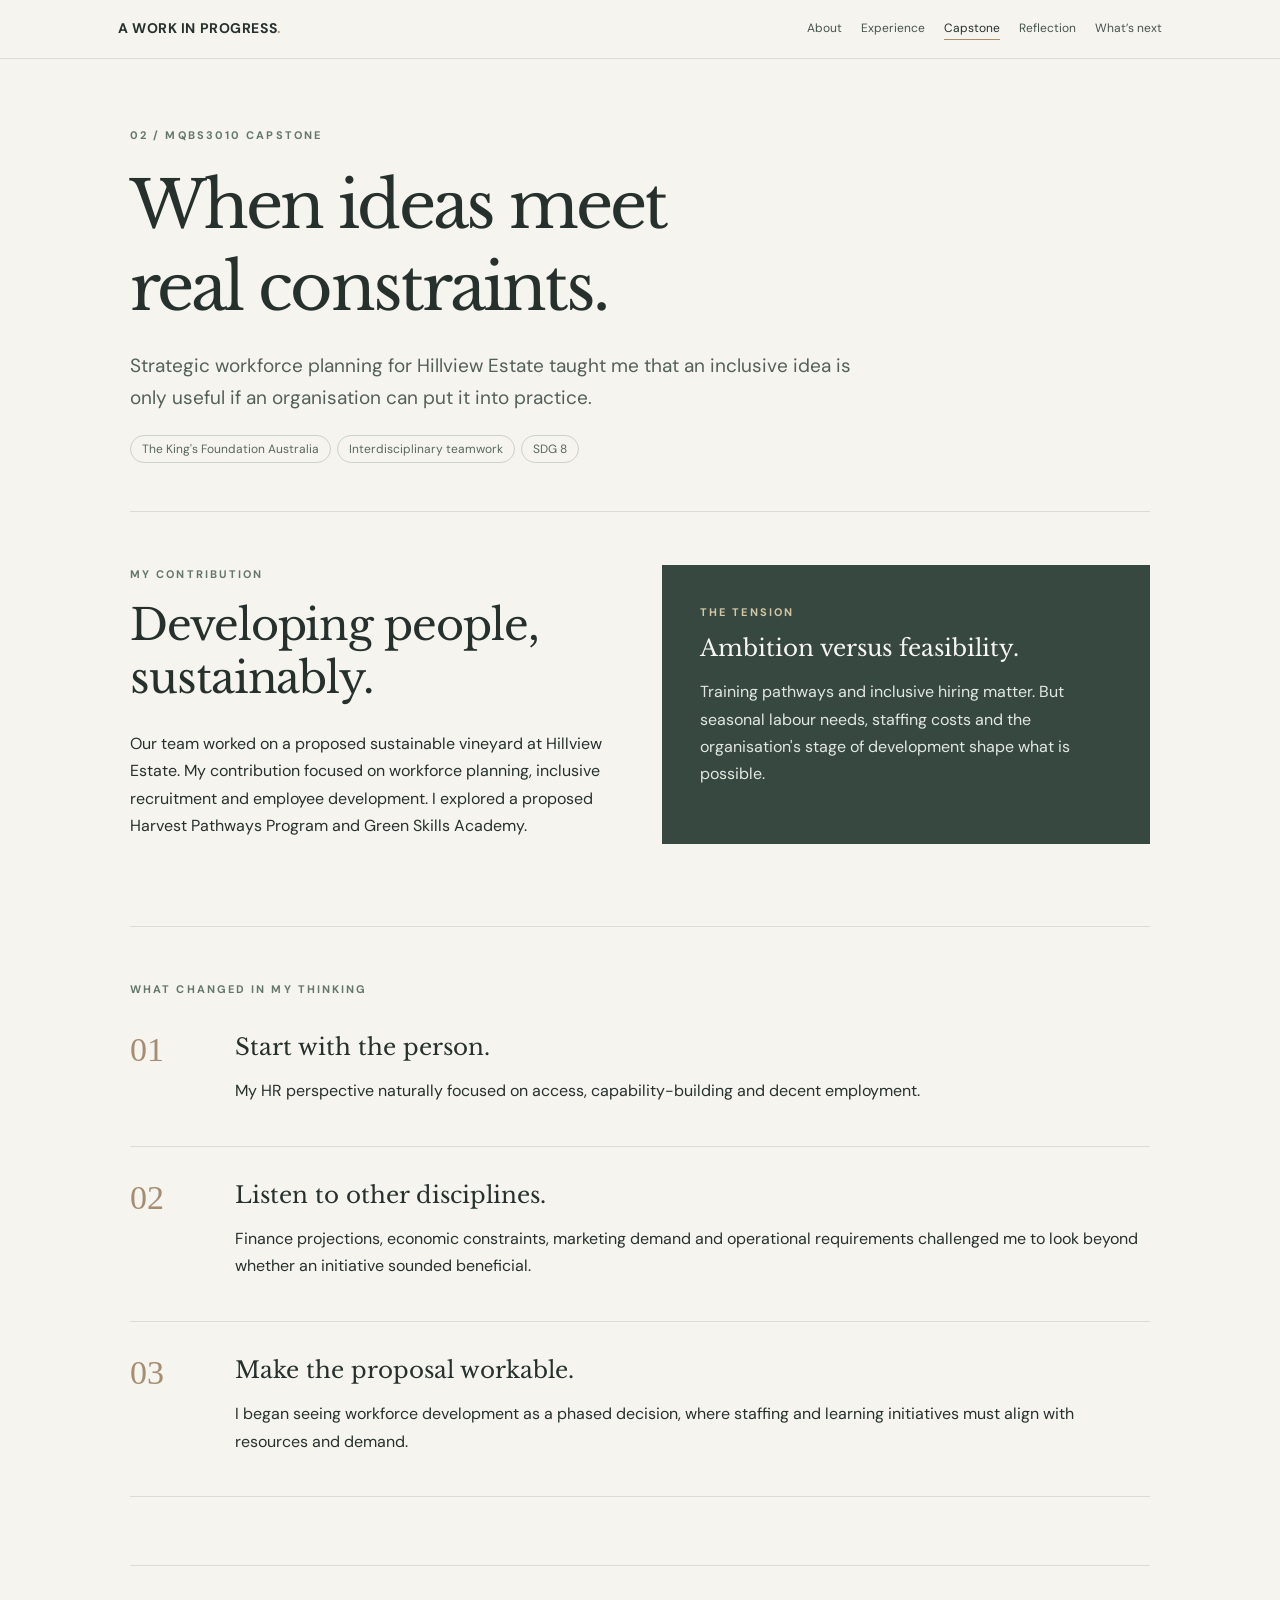
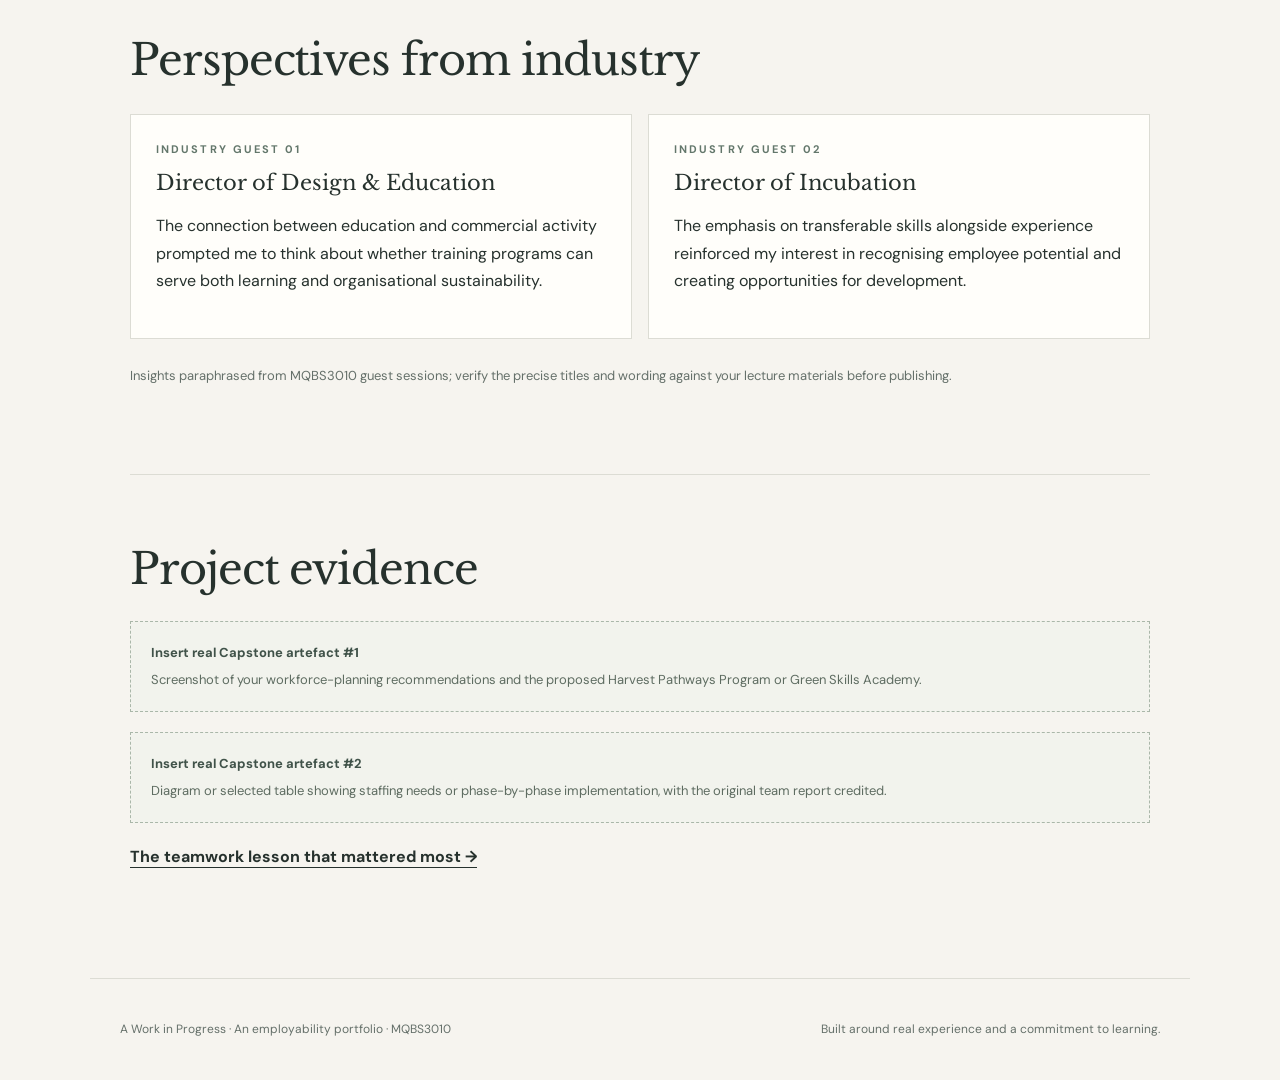
==== capstone.html @ 0471ca01 "Add files via upload" ====
<!doctype html><html lang="en-AU"><head><meta charset="utf-8"><meta name="viewport" content="width=device-width,initial-scale=1"><meta name="description" content="A Work in Progress — an emerging People & Development professional’s portfolio."><title>Capstone | A Work in Progress</title><link rel="stylesheet" href="style.css"></head><body><header><nav><a class="brand" href="index.html">A WORK IN PROGRESS<span style="color:#b29a79">.</span></a><div class="navlinks"><a href="index.html" class="">About</a><a href="experience.html" class="">Experience</a><a href="capstone.html" class="current">Capstone</a><a href="reflection.html" class="">Reflection</a><a href="future.html" class="">What’s next</a></div></nav></header><main><section class="intro"><div class="eyebrow">02 / MQBS3010 Capstone</div><h1>When ideas meet<br>real constraints.</h1><p class="lead">Strategic workforce planning for Hillview Estate taught me that an inclusive idea is only useful if an organisation can put it into practice.</p><div><span class="tag">The King's Foundation Australia</span><span class="tag">Interdisciplinary teamwork</span><span class="tag">SDG 8</span></div></section>
<section class="section"><div class="two"><div><div class="eyebrow">My contribution</div><h2>Developing people, sustainably.</h2><p>Our team worked on a proposed sustainable vineyard at Hillview Estate. My contribution focused on workforce planning, inclusive recruitment and employee development. I explored a proposed Harvest Pathways Program and Green Skills Academy.</p></div><div><div class="feature" style="margin:0"><div class="eyebrow">The tension</div><h3>Ambition versus feasibility.</h3><p>Training pathways and inclusive hiring matter. But seasonal labour needs, staffing costs and the organisation's stage of development shape what is possible.</p></div></div></div></section>
<section class="section"><div class="eyebrow">What changed in my thinking</div><div class="steps"><div class="step"><span class="idx">01</span><div><h3>Start with the person.</h3><p>My HR perspective naturally focused on access, capability-building and decent employment.</p></div></div><div class="step"><span class="idx">02</span><div><h3>Listen to other disciplines.</h3><p>Finance projections, economic constraints, marketing demand and operational requirements challenged me to look beyond whether an initiative sounded beneficial.</p></div></div><div class="step"><span class="idx">03</span><div><h3>Make the proposal workable.</h3><p>I began seeing workforce development as a phased decision, where staffing and learning initiatives must align with resources and demand.</p></div></div></div></section>
<section class="section"><h2>Perspectives from industry</h2><div class="cards" style="grid-template-columns:repeat(2,1fr)"><div class="card"><div class="eyebrow">Industry guest 01</div><h3>Director of Design & Education</h3><p>The connection between education and commercial activity prompted me to think about whether training programs can serve both learning and organisational sustainability.</p></div><div class="card"><div class="eyebrow">Industry guest 02</div><h3>Director of Incubation</h3><p>The emphasis on transferable skills alongside experience reinforced my interest in recognising employee potential and creating opportunities for development.</p></div></div><p class="small">Insights paraphrased from MQBS3010 guest sessions; verify the precise titles and wording against your lecture materials before publishing.</p></section>
<section class="section"><h2>Project evidence</h2><div class="evidence"><strong>Insert real Capstone artefact #1</strong>Screenshot of your workforce-planning recommendations and the proposed Harvest Pathways Program or Green Skills Academy.</div><div class="evidence"><strong>Insert real Capstone artefact #2</strong>Diagram or selected table showing staffing needs or phase-by-phase implementation, with the original team report credited.</div><a class="link" href="reflection.html">The teamwork lesson that mattered most →</a></section></main><footer><span>A Work in Progress · An employability portfolio · MQBS3010</span><span>Built around real experience and a commitment to learning.</span></footer></body></html>
---- style.css ----
@import url('https://fonts.googleapis.com/css2?family=DM+Sans:wght@400;500;600;700&family=Libre+Baskerville:ital,wght@0,400;0,700;1,400&display=swap');
:root{--ink:#26312d;--muted:#65706a;--paper:#f6f4ef;--white:#fffefa;--forest:#36483f;--border:#dcdcd4;--sage:#e6ebe5;--gold:#aa8d69}*{box-sizing:border-box}html{scroll-behavior:smooth}body{margin:0;color:var(--ink);background:var(--paper);font-family:'DM Sans',Arial,sans-serif;font-size:16px;line-height:1.7}a{color:inherit}a:hover{color:#946d47}header{border-bottom:1px solid var(--border);background:var(--paper);position:sticky;top:0;z-index:10}nav{max-width:1100px;margin:auto;padding:17px 28px;display:flex;align-items:center;justify-content:space-between;gap:20px}.brand{text-decoration:none;letter-spacing:.04em;font-weight:700;font-size:14px;white-space:nowrap}.navlinks{display:flex;flex-wrap:wrap;gap:19px}.navlinks a{text-decoration:none;font-size:12px;color:#46534d}.navlinks .current{border-bottom:1px solid var(--gold);color:var(--ink)}main{max-width:1080px;padding:0 30px;margin:auto}.hero{padding:91px 0 80px;display:grid;grid-template-columns:1.3fr .7fr;gap:56px;align-items:center}.eyebrow{text-transform:uppercase;letter-spacing:.19em;font-size:11px;color:#63776b;font-weight:700}h1,h2,h3,blockquote{font-family:'Libre Baskerville',Georgia,serif;font-weight:400;line-height:1.25}h1{font-size:clamp(45px,6.8vw,78px);letter-spacing:-.045em;margin:21px 0 22px}h2{font-size:clamp(28px,3.6vw,43px);letter-spacing:-.025em;margin:15px 0 24px}h3{font-size:23px;margin:12px 0 16px}p{margin:0 0 19px}p.lead{font-size:19px;color:#536059;max-width:670px}.small{font-size:13px;color:var(--muted)}.portrait{background:linear-gradient(145deg,#dfe7dd,#b3c0b5);aspect-ratio:4/4.6;display:flex;align-items:end;justify-content:center;padding:28px;text-align:center;border-radius:48% 48% 8px 8px;color:#3f554b;font-size:13px;max-width:340px;margin:auto;position:relative}.portrait:before{content:'AWIP';font-family:Georgia,serif;font-size:80px;position:absolute;top:38%;color:#90a496;opacity:.35}.portrait span{position:relative;background:#eef0e9cf;padding:10px 15px;border-radius:3px}.section{padding:53px 0 68px;border-top:1px solid var(--border)}.sectionhead{max-width:720px}.cards{display:grid;grid-template-columns:repeat(3,1fr);gap:16px;margin:26px 0}.card{background:var(--white);border:1px solid var(--border);padding:25px;min-height:188px}.card .number{font-size:12px;color:var(--gold);font-weight:700;letter-spacing:.1em}.card h3{font-size:21px}.two{display:grid;grid-template-columns:1fr 1fr;gap:44px}.note{padding:22px;background:var(--sage);border-left:3px solid #83998a;margin:24px 0}.quote{border-left:3px solid var(--gold);padding:8px 0 8px 25px;font-size:23px;margin:32px 0;color:#415449}.tag{display:inline-block;border:1px solid #cbd2ca;border-radius:99px;padding:3px 11px;margin:0 6px 8px 0;font-size:12px;color:#59685c}.link{font-weight:700;text-decoration-thickness:1px;text-underline-offset:5px}.button{display:inline-block;padding:11px 18px;border:1px solid var(--forest);text-decoration:none;font-size:13px;font-weight:700;margin-top:8px}.button.dark{background:var(--forest);color:white}.feature{background:var(--forest);color:#f7f6f2;padding:38px;margin:26px 0}.feature .eyebrow{color:#d3c7a5}.feature p{color:#e2e8e1}.feature h2{color:white}.timeline{border-left:1px solid #b8c6b9;margin:26px 0 26px 10px}.entry{padding:0 0 29px 24px;position:relative}.entry:before{content:'';position:absolute;width:9px;height:9px;background:var(--gold);border-radius:50%;left:-5px;top:9px}.entry h3{margin:6px 0 10px}.entry p{max-width:770px}.stat{font-family:Georgia,serif;font-size:48px;margin:0;color:var(--forest)}.evidence{border:1px dashed #aab7a9;background:#f2f3ed;padding:20px;font-size:13px;color:#5e6c61;margin:20px 0}.evidence strong{display:block;color:#405249;margin-bottom:5px}.steps{counter-reset:step}.step{padding:22px 0;border-bottom:1px solid var(--border);display:grid;grid-template-columns:90px 1fr;gap:15px}.step .idx{font-family:Georgia,serif;font-size:34px;color:#a48d71}.checklist li{margin-bottom:9px}footer{max-width:1100px;padding:40px 30px;margin:40px auto 0;border-top:1px solid var(--border);display:flex;justify-content:space-between;gap:30px;color:var(--muted);font-size:12px}.intro{padding:67px 0 40px}.intro h1{font-size:clamp(40px,6vw,65px)}.intro p{max-width:740px}.rule{height:1px;background:var(--border);margin:20px 0}details{border-top:1px solid var(--border);padding:17px 0}summary{cursor:pointer;font-weight:700}@media(max-width:760px){nav{display:block}.navlinks{gap:12px;margin-top:12px}.hero{grid-template-columns:1fr;padding:55px 0}.portrait{max-width:260px;width:100%}.cards,.two{grid-template-columns:1fr}.step{grid-template-columns:55px 1fr}footer{display:block}main{padding:0 19px}h1{font-size:46px}}
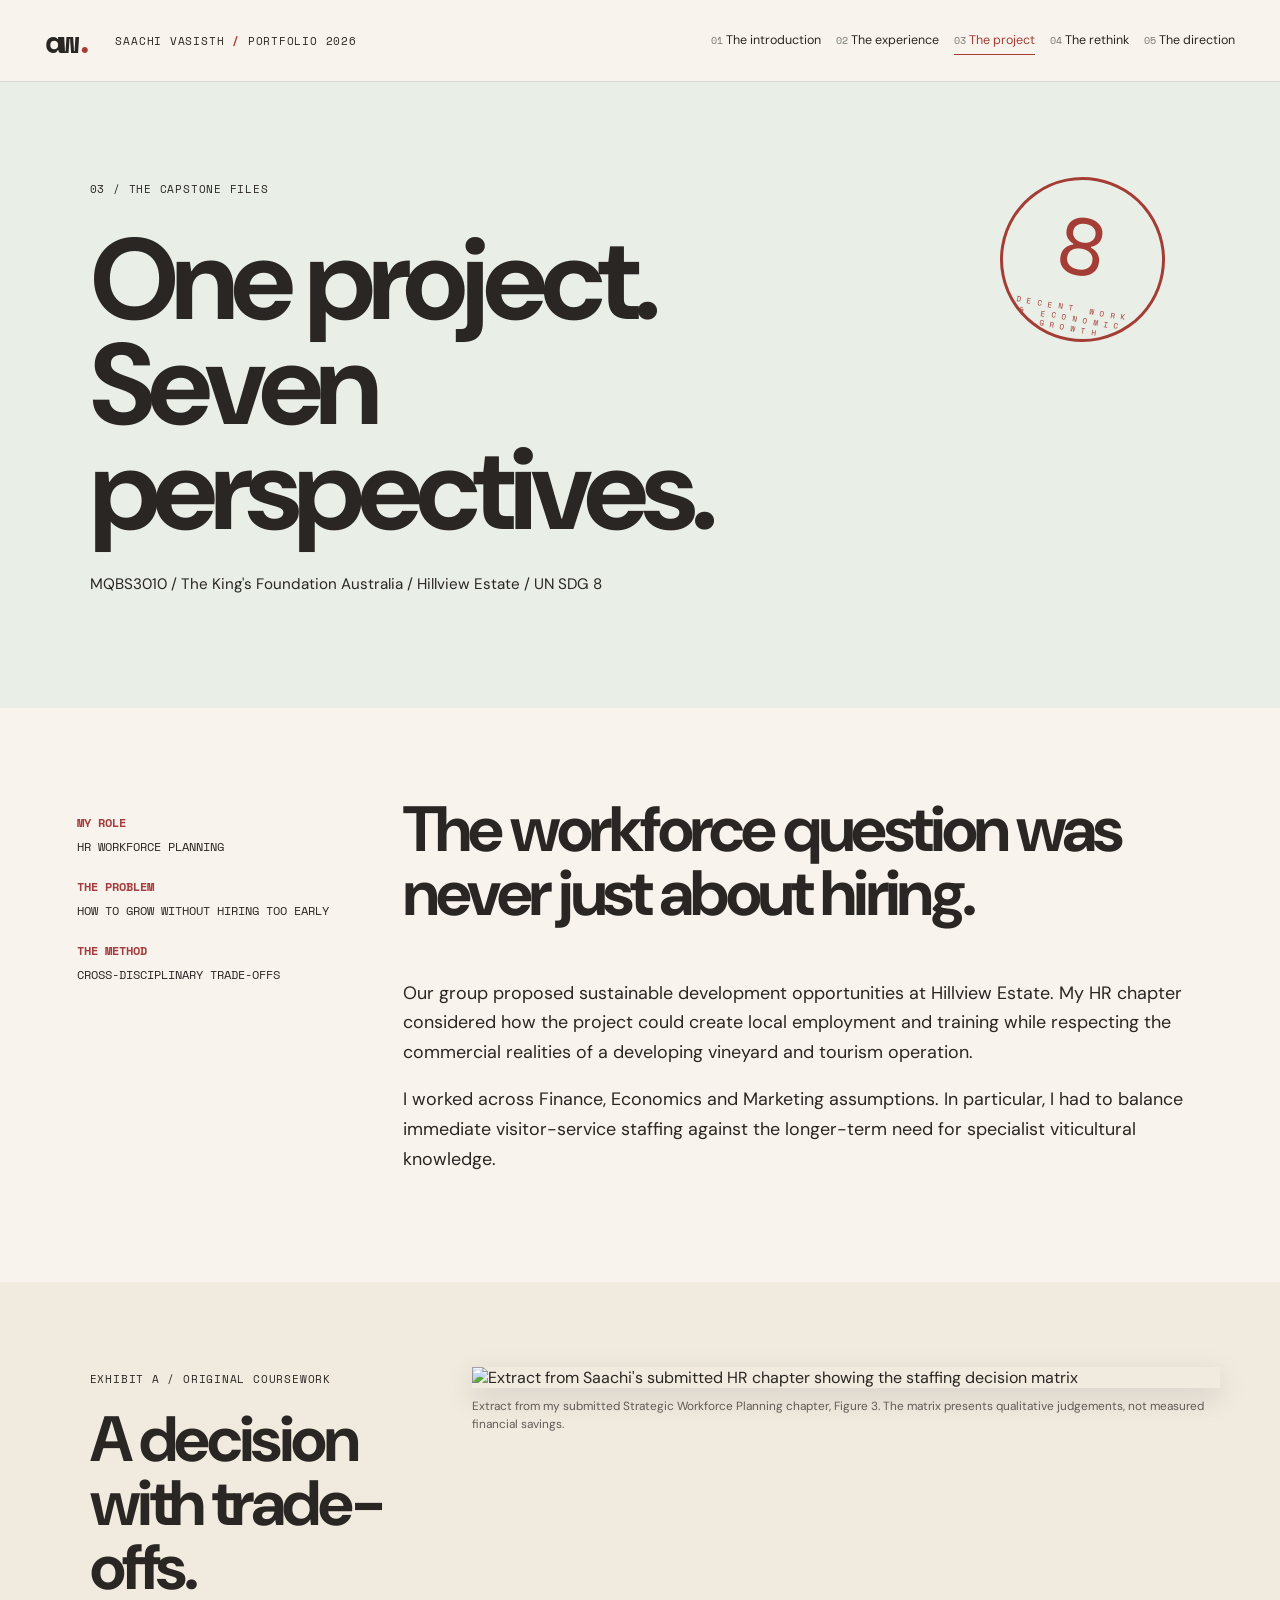
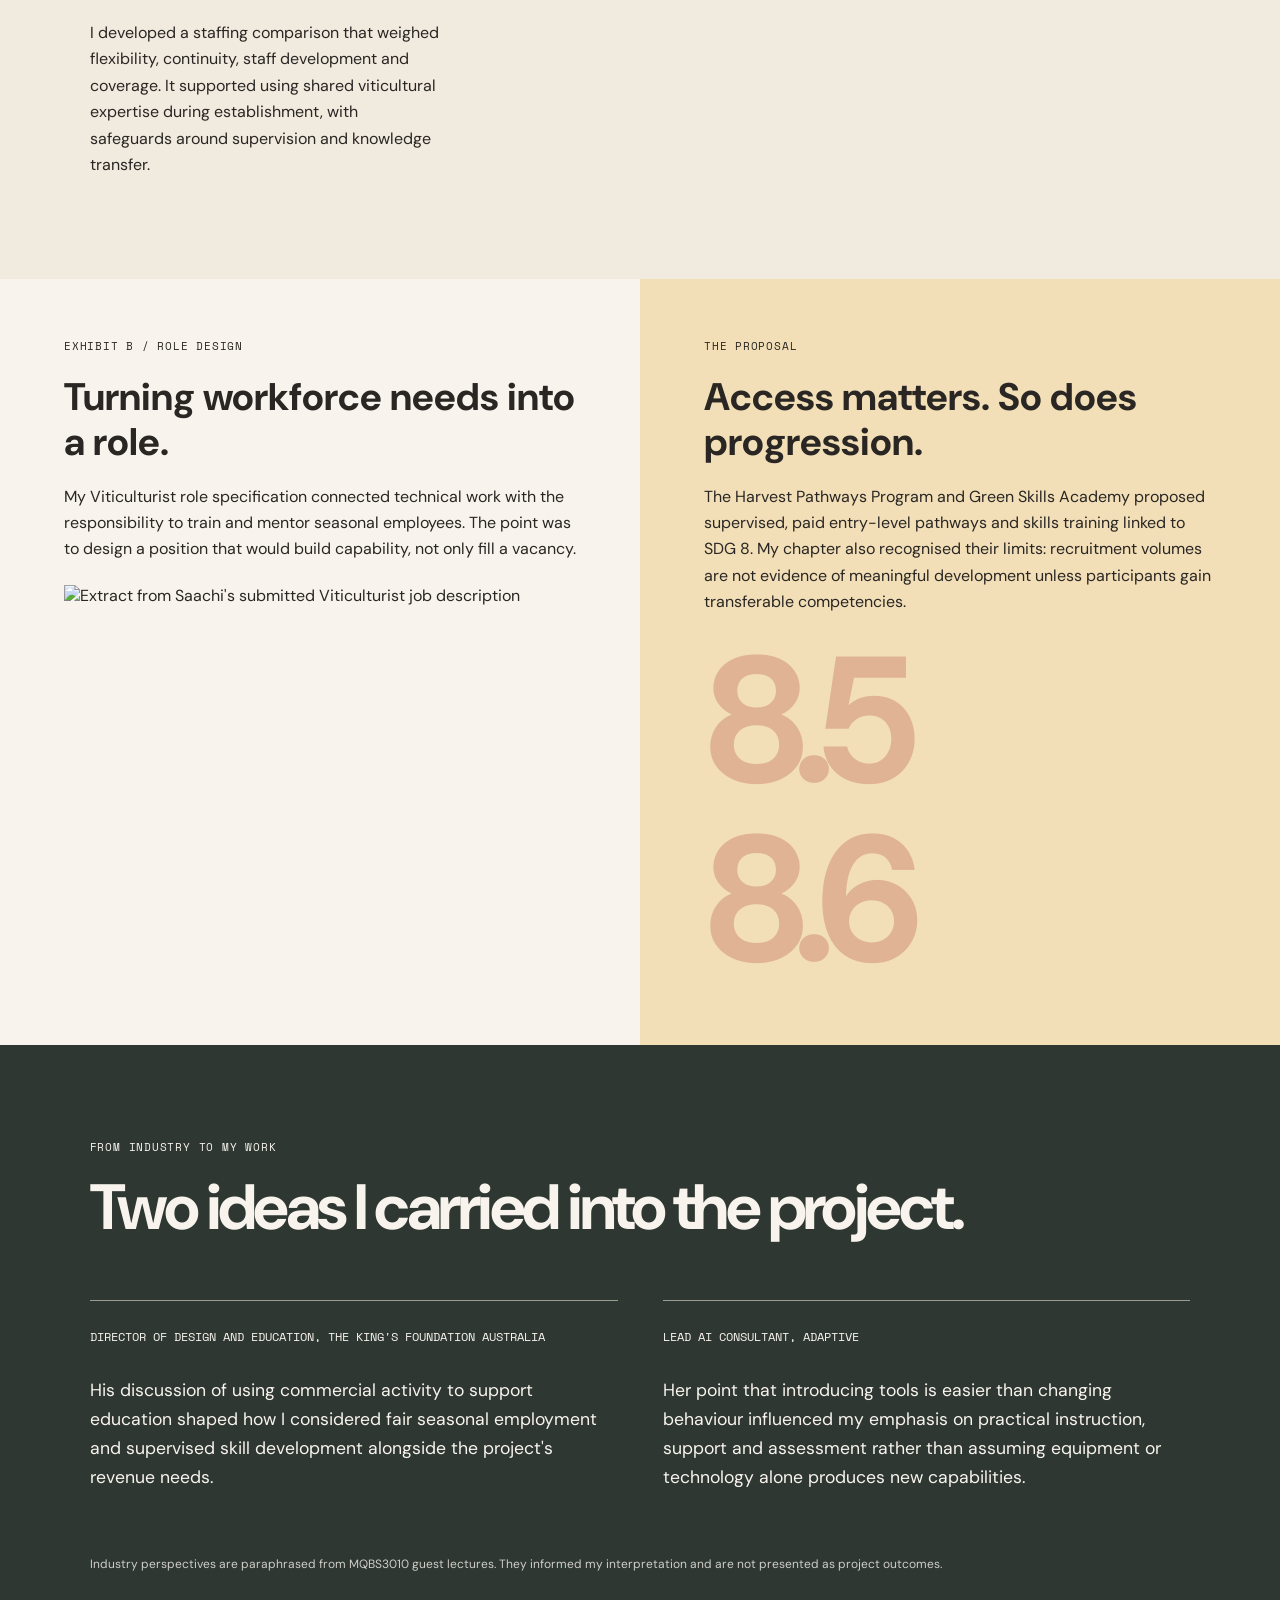
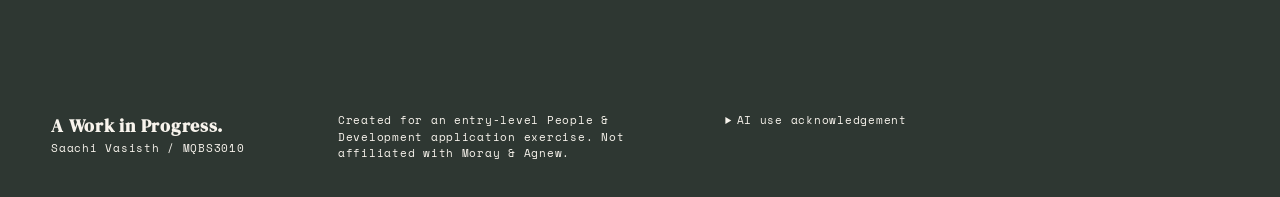
==== commit 167c756a: "Finalise cohesive e-portfolio design." ====
--- a/capstone.html
+++ b/capstone.html
@@ -1,5 +1 @@
-<!doctype html><html lang="en-AU"><head><meta charset="utf-8"><meta name="viewport" content="width=device-width,initial-scale=1"><meta name="description" content="A Work in Progress — an emerging People & Development professional’s portfolio."><title>Capstone | A Work in Progress</title><link rel="stylesheet" href="style.css"></head><body><header><nav><a class="brand" href="index.html">A WORK IN PROGRESS<span style="color:#b29a79">.</span></a><div class="navlinks"><a href="index.html" class="">About</a><a href="experience.html" class="">Experience</a><a href="capstone.html" class="current">Capstone</a><a href="reflection.html" class="">Reflection</a><a href="future.html" class="">What’s next</a></div></nav></header><main><section class="intro"><div class="eyebrow">02 / MQBS3010 Capstone</div><h1>When ideas meet<br>real constraints.</h1><p class="lead">Strategic workforce planning for Hillview Estate taught me that an inclusive idea is only useful if an organisation can put it into practice.</p><div><span class="tag">The King's Foundation Australia</span><span class="tag">Interdisciplinary teamwork</span><span class="tag">SDG 8</span></div></section>
-<section class="section"><div class="two"><div><div class="eyebrow">My contribution</div><h2>Developing people, sustainably.</h2><p>Our team worked on a proposed sustainable vineyard at Hillview Estate. My contribution focused on workforce planning, inclusive recruitment and employee development. I explored a proposed Harvest Pathways Program and Green Skills Academy.</p></div><div><div class="feature" style="margin:0"><div class="eyebrow">The tension</div><h3>Ambition versus feasibility.</h3><p>Training pathways and inclusive hiring matter. But seasonal labour needs, staffing costs and the organisation's stage of development shape what is possible.</p></div></div></div></section>
-<section class="section"><div class="eyebrow">What changed in my thinking</div><div class="steps"><div class="step"><span class="idx">01</span><div><h3>Start with the person.</h3><p>My HR perspective naturally focused on access, capability-building and decent employment.</p></div></div><div class="step"><span class="idx">02</span><div><h3>Listen to other disciplines.</h3><p>Finance projections, economic constraints, marketing demand and operational requirements challenged me to look beyond whether an initiative sounded beneficial.</p></div></div><div class="step"><span class="idx">03</span><div><h3>Make the proposal workable.</h3><p>I began seeing workforce development as a phased decision, where staffing and learning initiatives must align with resources and demand.</p></div></div></div></section>
-<section class="section"><h2>Perspectives from industry</h2><div class="cards" style="grid-template-columns:repeat(2,1fr)"><div class="card"><div class="eyebrow">Industry guest 01</div><h3>Director of Design & Education</h3><p>The connection between education and commercial activity prompted me to think about whether training programs can serve both learning and organisational sustainability.</p></div><div class="card"><div class="eyebrow">Industry guest 02</div><h3>Director of Incubation</h3><p>The emphasis on transferable skills alongside experience reinforced my interest in recognising employee potential and creating opportunities for development.</p></div></div><p class="small">Insights paraphrased from MQBS3010 guest sessions; verify the precise titles and wording against your lecture materials before publishing.</p></section>
-<section class="section"><h2>Project evidence</h2><div class="evidence"><strong>Insert real Capstone artefact #1</strong>Screenshot of your workforce-planning recommendations and the proposed Harvest Pathways Program or Green Skills Academy.</div><div class="evidence"><strong>Insert real Capstone artefact #2</strong>Diagram or selected table showing staffing needs or phase-by-phase implementation, with the original team report credited.</div><a class="link" href="reflection.html">The teamwork lesson that mattered most →</a></section></main><footer><span>A Work in Progress · An employability portfolio · MQBS3010</span><span>Built around real experience and a commitment to learning.</span></footer></body></html>+<!doctype html><html lang="en-AU"><head><meta charset="utf-8"><meta name="viewport" content="width=device-width,initial-scale=1"><meta name="description" content="A Work in Progress. Saachi Vasisth's MQBS3010 professional e-portfolio."><title>Capstone | A Work in Progress.</title><link rel="stylesheet" href="style.css"></head><body class="p-capstone"><header class="shell"><a class="logo" href="index.html">aw<span>.</span></a><span class="edition">SAACHI VASISTH <b> / </b> PORTFOLIO 2026</span><button class="menu-toggle" onclick="document.querySelector('.nav').classList.toggle('open')" aria-label="Toggle navigation">MENU +</button><nav class="nav" aria-label="Portfolio pages"><a href="index.html" ><span>01</span> The introduction</a><a href="experience.html" ><span>02</span> The experience</a><a href="capstone.html" aria-current=page><span>03</span> The project</a><a href="reflection.html" ><span>04</span> The rethink</a><a href="future.html" ><span>05</span> The direction</a></nav></header><main><section class="project-banner"><div><span class="micro">03 / THE CAPSTONE FILES</span><h1>One project.<br>Seven perspectives.</h1><p>MQBS3010 / The King's Foundation Australia / Hillview Estate / UN SDG 8</p></div><div class="project-stamp">8<small>DECENT WORK<br>&amp; ECONOMIC GROWTH</small></div></section><section class="dossier-intro"><aside><b>MY ROLE</b><span>HR WORKFORCE PLANNING</span><b>THE PROBLEM</b><span>HOW TO GROW WITHOUT HIRING TOO EARLY</span><b>THE METHOD</b><span>CROSS-DISCIPLINARY TRADE-OFFS</span></aside><div><h2>The workforce question was never just about hiring.</h2><p>Our group proposed sustainable development opportunities at Hillview Estate. My HR chapter considered how the project could create local employment and training while respecting the commercial realities of a developing vineyard and tourism operation.</p><p>I worked across Finance, Economics and Marketing assumptions. In particular, I had to balance immediate visitor-service staffing against the longer-term need for specialist viticultural knowledge.</p></div></section><section class="dossier-figure"><div class="figure-heading"><span>EXHIBIT A / ORIGINAL COURSEWORK</span><h2>A decision with trade-offs.</h2><p>I developed a staffing comparison that weighed flexibility, continuity, staff development and coverage. It supported using shared viticultural expertise during establishment, with safeguards around supervision and knowledge transfer.</p></div><figure><img src="assets/staffing-matrix.png" alt="Extract from Saachi's submitted HR chapter showing the staffing decision matrix"><figcaption>Extract from my submitted Strategic Workforce Planning chapter, Figure 3. The matrix presents qualitative judgements, not measured financial savings.</figcaption></figure></section><section class="project-pair"><article><span class="micro">EXHIBIT B / ROLE DESIGN</span><h3>Turning workforce needs into a role.</h3><p>My Viticulturist role specification connected technical work with the responsibility to train and mentor seasonal employees. The point was to design a position that would build capability, not only fill a vacancy.</p><img src="assets/viticulturist.png" alt="Extract from Saachi's submitted Viticulturist job description"></article><article class="academy"><span class="micro">THE PROPOSAL</span><h3>Access matters. So does progression.</h3><p>The Harvest Pathways Program and Green Skills Academy proposed supervised, paid entry-level pathways and skills training linked to SDG 8. My chapter also recognised their limits: recruitment volumes are not evidence of meaningful development unless participants gain transferable competencies.</p><div class="type-vertical">8.5<br>8.6</div></article></section><section class="guest-insight"><span class="micro">FROM INDUSTRY TO MY WORK</span><h2>Two ideas I carried into the project.</h2><div class="quote-columns"><div><b>DIRECTOR OF DESIGN AND EDUCATION, THE KING'S FOUNDATION AUSTRALIA</b><p>His discussion of using commercial activity to support education shaped how I considered fair seasonal employment and supervised skill development alongside the project's revenue needs.</p></div><div><b>LEAD AI CONSULTANT, ADAPTIVE</b><p>Her point that introducing tools is easier than changing behaviour influenced my emphasis on practical instruction, support and assessment rather than assuming equipment or technology alone produces new capabilities.</p></div></div><p class="tiny">Industry perspectives are paraphrased from MQBS3010 guest lectures. They informed my interpretation and are not presented as project outcomes.</p></section></main><footer><div><strong>A Work in Progress.</strong><br>Saachi Vasisth / MQBS3010</div><div>Created for an entry-level People &amp; Development application exercise. Not affiliated with Moray &amp; Agnew.</div><details><summary>AI use acknowledgement</summary><p>This e-portfolio is my own work. All information, ideas, personal reflections, professional experiences, academic contributions and photographs are my own. I was responsible for developing, organising and formatting the textual content of the portfolio. ChatGPT was used to assist with the technical development of the website, including HTML/CSS coding, visual layout and the arrangement of graphical elements. AI assistance was also used to refine some written content, which I reviewed to ensure it accurately represented my experiences and intended meaning.</p></details></footer></body></html>
--- a/style.css
+++ b/style.css
@@ -1,2 +1,18 @@
-@import url('https://fonts.googleapis.com/css2?family=DM+Sans:wght@400;500;600;700&family=Libre+Baskerville:ital,wght@0,400;0,700;1,400&display=swap');
-:root{--ink:#26312d;--muted:#65706a;--paper:#f6f4ef;--white:#fffefa;--forest:#36483f;--border:#dcdcd4;--sage:#e6ebe5;--gold:#aa8d69}*{box-sizing:border-box}html{scroll-behavior:smooth}body{margin:0;color:var(--ink);background:var(--paper);font-family:'DM Sans',Arial,sans-serif;font-size:16px;line-height:1.7}a{color:inherit}a:hover{color:#946d47}header{border-bottom:1px solid var(--border);background:var(--paper);position:sticky;top:0;z-index:10}nav{max-width:1100px;margin:auto;padding:17px 28px;display:flex;align-items:center;justify-content:space-between;gap:20px}.brand{text-decoration:none;letter-spacing:.04em;font-weight:700;font-size:14px;white-space:nowrap}.navlinks{display:flex;flex-wrap:wrap;gap:19px}.navlinks a{text-decoration:none;font-size:12px;color:#46534d}.navlinks .current{border-bottom:1px solid var(--gold);color:var(--ink)}main{max-width:1080px;padding:0 30px;margin:auto}.hero{padding:91px 0 80px;display:grid;grid-template-columns:1.3fr .7fr;gap:56px;align-items:center}.eyebrow{text-transform:uppercase;letter-spacing:.19em;font-size:11px;color:#63776b;font-weight:700}h1,h2,h3,blockquote{font-family:'Libre Baskerville',Georgia,serif;font-weight:400;line-height:1.25}h1{font-size:clamp(45px,6.8vw,78px);letter-spacing:-.045em;margin:21px 0 22px}h2{font-size:clamp(28px,3.6vw,43px);letter-spacing:-.025em;margin:15px 0 24px}h3{font-size:23px;margin:12px 0 16px}p{margin:0 0 19px}p.lead{font-size:19px;color:#536059;max-width:670px}.small{font-size:13px;color:var(--muted)}.portrait{background:linear-gradient(145deg,#dfe7dd,#b3c0b5);aspect-ratio:4/4.6;display:flex;align-items:end;justify-content:center;padding:28px;text-align:center;border-radius:48% 48% 8px 8px;color:#3f554b;font-size:13px;max-width:340px;margin:auto;position:relative}.portrait:before{content:'AWIP';font-family:Georgia,serif;font-size:80px;position:absolute;top:38%;color:#90a496;opacity:.35}.portrait span{position:relative;background:#eef0e9cf;padding:10px 15px;border-radius:3px}.section{padding:53px 0 68px;border-top:1px solid var(--border)}.sectionhead{max-width:720px}.cards{display:grid;grid-template-columns:repeat(3,1fr);gap:16px;margin:26px 0}.card{background:var(--white);border:1px solid var(--border);padding:25px;min-height:188px}.card .number{font-size:12px;color:var(--gold);font-weight:700;letter-spacing:.1em}.card h3{font-size:21px}.two{display:grid;grid-template-columns:1fr 1fr;gap:44px}.note{padding:22px;background:var(--sage);border-left:3px solid #83998a;margin:24px 0}.quote{border-left:3px solid var(--gold);padding:8px 0 8px 25px;font-size:23px;margin:32px 0;color:#415449}.tag{display:inline-block;border:1px solid #cbd2ca;border-radius:99px;padding:3px 11px;margin:0 6px 8px 0;font-size:12px;color:#59685c}.link{font-weight:700;text-decoration-thickness:1px;text-underline-offset:5px}.button{display:inline-block;padding:11px 18px;border:1px solid var(--forest);text-decoration:none;font-size:13px;font-weight:700;margin-top:8px}.button.dark{background:var(--forest);color:white}.feature{background:var(--forest);color:#f7f6f2;padding:38px;margin:26px 0}.feature .eyebrow{color:#d3c7a5}.feature p{color:#e2e8e1}.feature h2{color:white}.timeline{border-left:1px solid #b8c6b9;margin:26px 0 26px 10px}.entry{padding:0 0 29px 24px;position:relative}.entry:before{content:'';position:absolute;width:9px;height:9px;background:var(--gold);border-radius:50%;left:-5px;top:9px}.entry h3{margin:6px 0 10px}.entry p{max-width:770px}.stat{font-family:Georgia,serif;font-size:48px;margin:0;color:var(--forest)}.evidence{border:1px dashed #aab7a9;background:#f2f3ed;padding:20px;font-size:13px;color:#5e6c61;margin:20px 0}.evidence strong{display:block;color:#405249;margin-bottom:5px}.steps{counter-reset:step}.step{padding:22px 0;border-bottom:1px solid var(--border);display:grid;grid-template-columns:90px 1fr;gap:15px}.step .idx{font-family:Georgia,serif;font-size:34px;color:#a48d71}.checklist li{margin-bottom:9px}footer{max-width:1100px;padding:40px 30px;margin:40px auto 0;border-top:1px solid var(--border);display:flex;justify-content:space-between;gap:30px;color:var(--muted);font-size:12px}.intro{padding:67px 0 40px}.intro h1{font-size:clamp(40px,6vw,65px)}.intro p{max-width:740px}.rule{height:1px;background:var(--border);margin:20px 0}details{border-top:1px solid var(--border);padding:17px 0}summary{cursor:pointer;font-weight:700}@media(max-width:760px){nav{display:block}.navlinks{gap:12px;margin-top:12px}.hero{grid-template-columns:1fr;padding:55px 0}.portrait{max-width:260px;width:100%}.cards,.two{grid-template-columns:1fr}.step{grid-template-columns:55px 1fr}footer{display:block}main{padding:0 19px}h1{font-size:46px}}+@import url('https://fonts.googleapis.com/css2?family=DM+Sans:wght@400;500;600;700&family=DM+Serif+Display:ital@0;1&family=Space+Mono:wght@400;700&display=swap');
+:root{--ink:#24211e;--paper:#f8f4ed;--red:#b52c2e;--yellow:#f7d476;--violet:#e8ddf1;--green:#e2eae0;--peach:#f2cdbf}*{box-sizing:border-box}body{margin:0;background:var(--paper);color:var(--ink);font-family:'DM Sans',Arial,sans-serif}img{display:block;max-width:100%}a{color:inherit}h1,h2,h3,p{margin-top:0}h1,h2{letter-spacing:-.055em}p{line-height:1.65}em,i{font-family:'DM Serif Display',serif;font-weight:400}h1{font-size:clamp(4rem,9vw,9.5rem);line-height:.91}h2{font-size:clamp(2.2rem,5vw,5.5rem);line-height:1}h3{font-size:clamp(1.3rem,2.2vw,2.2rem);line-height:1.15}.micro,.kicker,.edition,.photo-note,.career-date,.figure-heading>span,.application-label,.criteria-head,.round-link,.logo,.floating-circle,.project-stamp,.typographic-art small,footer,.chapter-links a>span{font-family:'Space Mono',monospace;font-size:.7rem;letter-spacing:.07em}.shell{height:82px;padding:14px 3.5%;display:flex;align-items:center;gap:25px;background:var(--paper);position:relative;z-index:5;border-bottom:1px solid #231e1822}.logo{text-decoration:none;font-size:2rem;font-weight:700;letter-spacing:-.15em}.logo span{color:var(--red)}.edition{white-space:nowrap}.edition b{color:var(--red)}.nav{margin-left:auto;display:flex;gap:15px;align-items:center}.nav a{text-decoration:none;font-size:.78rem;white-space:nowrap;border-bottom:1px solid transparent;padding:6px 0}.nav a span{font-family:'Space Mono',monospace;font-size:.62rem;color:#777}.nav a:hover,.nav a[aria-current]{border-color:var(--red)}.menu-toggle{display:none}footer{background:#26201e;color:#f6eee5;padding:35px 4%;display:grid;grid-template-columns:1fr 1.4fr 2fr;gap:35px;font-size:.66rem;line-height:1.6}footer strong{font-family:'DM Serif Display',serif;font-size:1.1rem}footer details p{margin-top:15px;font-family:'DM Sans',sans-serif;letter-spacing:0}summary{cursor:pointer}.cover{min-height:690px;display:grid;grid-template-columns:58% 42%;background:var(--yellow)}.cover-copy{padding:40px 5% 30px 7%;display:flex;flex-direction:column;justify-content:space-between}.cover h1{color:var(--red);margin:30px 0 15px}.cover em{letter-spacing:-.06em}.cover-intro{max-width:510px;display:flex;gap:35px;align-items:end}.cover-intro p{font-size:1.15rem}.round-link{flex-shrink:0;text-decoration:none;display:flex;align-items:center;justify-content:center;gap:15px;border:1px solid var(--red);border-radius:50%;width:110px;height:110px;color:var(--red);font-size:.55rem;text-align:center}.round-link span{font-size:1.1rem}.cover-foot{display:flex;justify-content:space-between;border-top:1px solid #a7483666;padding-top:14px;font-family:'Space Mono';font-size:.65rem}.cover-image{position:relative;min-height:690px;background:#c4373b;overflow:hidden}.cover-image>img{width:100%;height:100%;object-fit:cover;object-position:48% 48%;filter:saturate(.85)}.photo-note{position:absolute;bottom:20px;left:20px;color:white;text-shadow:0 1px 4px #000}.floating-circle{position:absolute;right:-25px;top:45%;transform:rotate(15deg);height:160px;width:160px;border-radius:100%;display:flex;align-items:center;justify-content:center;flex-direction:column;background:#bb2527;color:#fee09a;font-size:1rem}.floating-circle span{font-size:2.2rem}.index-spread{padding:100px 6%}.index-head{display:grid;grid-template-columns:1.4fr 1fr;gap:50px;align-items:end}.index-head p{max-width:430px;font-size:1.2rem}.chapter-links{border-top:2px solid;margin-top:65px}.chapter-links a{display:grid;grid-template-columns:65px 1.5fr 1fr;align-items:center;gap:15px;padding:24px 10px;text-decoration:none;border-bottom:1px solid #24211e66;transition:background .2s}.chapter-links a:hover{background:#efe3c9}.chapter-links b{font-size:clamp(1.15rem,2vw,1.9rem)}.chapter-links em{font-size:.95rem}.small-manifesto{padding:100px 11%;background:#242a25;color:#fff9ec}.small-manifesto span{font-family:'Space Mono';font-size:.75rem}.small-manifesto p{font-family:'DM Serif Display';font-size:clamp(2rem,4vw,4.3rem);line-height:1.14;margin:25px 0 0}.experience-open{padding:95px 6% 90px;background:var(--violet);display:grid;grid-template-columns:1fr 1fr}.experience-open h1{grid-column:1/-1;margin:25px 0}.experience-open h1 i{color:#79516e}.experience-sub{grid-column:2;max-width:410px;font-size:1.15rem}.career-item{display:grid;grid-template-columns:19% 34% 47%;border-bottom:2px solid #302b291c;min-height:550px}.career-item .career-date{padding:35px 15%;font-size:2rem;letter-spacing:-.05em;display:flex;flex-direction:column;line-height:1.2}.career-date span{font-size:.6rem;letter-spacing:.08em}.career-words{padding:65px 7%;grid-column:2/4}.career-words h2{max-width:850px;margin:20px 0 32px}.career-words>p{font-size:1.03rem;max-width:720px}.career-notes{display:grid;grid-template-columns:1fr 1fr;gap:22px;max-width:850px;margin-top:44px}.career-notes b{font:700 .72rem 'Space Mono'}.career-notes p{font-size:.92rem}.kumon{background:#ece3db;position:relative}.kumon .career-words{grid-column:2/3}.typographic-art{background:#b53c38;grid-column:3;color:#f8df92;display:flex;flex-direction:column;justify-content:center;align-items:center;font-size:clamp(2.6rem,5.8vw,6rem);font-weight:700;letter-spacing:-.085em;overflow:hidden}.typographic-art span:nth-child(2){transform:translateX(32px)}.typographic-art span:nth-child(3){transform:translateX(-20px)}.typographic-art small{margin-top:40px;letter-spacing:.1em}.gyg{background:#f6d77a}.gyg .career-photo{grid-column:2;height:100%;min-height:640px;position:relative}.gyg .career-photo img{width:100%;height:100%;object-fit:cover;object-position:center 20%}.gyg .career-photo label{position:absolute;bottom:14px;left:14px;background:var(--paper);padding:8px;font: .65rem 'Space Mono'}.gyg .career-words{grid-column:3;padding:65px 7%}.gyg .career-notes{grid-template-columns:1fr}.legal{background:#d6dfe3}.legal .career-words{grid-column:2;padding:65px 8%}.legal .career-notes{grid-template-columns:1fr}.double-photo{grid-column:3;display:grid;grid-template-columns:1fr 1fr;overflow:hidden}.double-photo img{height:100%;width:100%;object-fit:cover}.double-photo img:nth-child(2){object-position:20%}.thread{background:#222725;color:#f7f0e9;padding:95px 12%}.thread p{max-width:1050px;font-family:'DM Serif Display';font-size:clamp(1.8rem,3vw,3.5rem);line-height:1.27;margin:30px 0}.thread a,.reflection-end a,.end-page a{font: .75rem 'Space Mono';text-decoration:none;border-bottom:1px solid;padding-bottom:8px}.project-banner{padding:95px 7%;display:grid;grid-template-columns:1fr 190px;gap:20px;background:#dcebdc}.project-banner h1{margin:30px 0}.project-banner p{font-size:.95rem}.project-stamp{border:3px solid #33503e;border-radius:100%;width:165px;height:165px;display:flex;justify-content:center;align-items:center;flex-direction:column;font-size:5rem;transform:rotate(10deg);color:#31563c}.project-stamp small{font-size:.48rem;text-align:center;line-height:1.3}.dossier-intro{display:grid;grid-template-columns:25% 75%;padding:90px 6%;gap:45px}.dossier-intro aside{display:flex;flex-direction:column;gap:7px;font: .72rem 'Space Mono'}.dossier-intro aside b{color:#a63c3e;margin-top:16px}.dossier-intro>div p{max-width:800px;font-size:1.12rem}.dossier-figure{background:#e9e4da;padding:85px 7%;display:grid;grid-template-columns:32% 68%;gap:30px}.figure-heading h2{margin:20px 0}.dossier-figure figure{margin:0}.dossier-figure img{width:100%;box-shadow:0 9px 30px #0002}.dossier-figure figcaption,.project-pair figcaption,.receipt-photos figcaption{font-size:.74rem;color:#5f5b55;line-height:1.5;margin-top:10px}.project-pair{display:grid;grid-template-columns:1fr 1fr}.project-pair article{padding:55px 10%;background:#e5e4ee;min-width:0}.project-pair article img{max-height:510px;margin-top:22px;object-fit:contain;object-position:left}.project-pair article.academy{background:#e8c4b6;position:relative;overflow:hidden}.project-pair h3{font-size:clamp(2rem,3vw,3.4rem);margin:20px 0}.type-vertical{color:#bb5d4a55;font-size:clamp(6rem,14vw,15rem);font-weight:700;line-height:1;letter-spacing:-.09em}.guest-insight{padding:90px 7%;background:#243a32;color:#fff8e6}.guest-insight h2{margin:20px 0 60px}.quote-columns{display:grid;grid-template-columns:1fr 1fr;gap:45px}.quote-columns>div{border-top:1px solid #fff8e688;padding-top:24px}.quote-columns b{font: .75rem 'Space Mono';line-height:1.6}.quote-columns p{font-size:1.1rem;margin-top:30px}.tiny{font-size:.75rem;opacity:.8;margin-top:45px}.reflection-header{background:#f0c5b8;padding:90px 7%}.reflection-header h1{margin:25px 0;max-width:1200px}.reflection-header h1 em{color:#a34238}.reflection-header p{max-width:620px;margin-left:auto;font-size:1.14rem}.reflection-path{padding:85px 6%}.path-top,.path-items{display:grid;grid-template-columns:repeat(3,1fr);gap:25px}.path-top span{font:.65rem 'Space Mono';color:#9c3c39}.path-items{margin-top:25px}.path-items article{border-top:2px solid;padding-top:25px}.path-items strong{font:3.5rem 'DM Serif Display';color:#a73c39}.path-items h2{font-size:clamp(1.6rem,2.9vw,3rem);margin:20px 0}.receipts{background:#e2e7e6;display:grid;grid-template-columns:35% 65%;padding:80px 5%;gap:45px}.receipts h2{margin:25px 0}.receipt-photos{display:grid;grid-template-columns:1fr 1fr;gap:20px}.receipt-photos figure{margin:0}.receipt-photos img{width:100%;height:330px;object-fit:contain;background:#fff;padding:10px}.critical{padding:100px 7%;display:grid;grid-template-columns:48% 52%;gap:35px}.critical p{max-width:650px}.reflection-end{background:#a63436;color:#fff3dc;padding:95px 10%}.reflection-end>span{font:.7rem 'Space Mono'}.reflection-end p{font-family:'DM Serif Display';font-size:clamp(2rem,4vw,4rem);line-height:1.19;max-width:950px;margin:35px 0}.application-cover{background:#242727;color:#fff5e5;padding:80px 7%;position:relative}.application-cover h1{margin:35px 0}.application-cover h1 i{color:#f0c6a9}.application-cover>p{font:.72rem 'Space Mono';letter-spacing:.07em}.employer{font-size:clamp(3rem,9vw,8.5rem);font-weight:700;letter-spacing:-.09em;border-top:1px solid #fff5e5;border-bottom:1px solid #fff5e5;padding:15px 0;line-height:1}.employer span{font-family:'DM Serif Display';font-style:italic;color:#e2bb93}.application-cover .disclaimer{max-width:600px;font-family:'DM Sans';letter-spacing:0;font-size:.82rem;margin-top:25px}.fit-intro{padding:100px 7%;display:grid;grid-template-columns:1fr 1fr;gap:45px}.fit-intro p{font-size:1.12rem;max-width:620px;padding-top:45px}.criteria{background:#f4e9db;padding:60px 7%}.criteria-head,.criterion{display:grid;grid-template-columns:1fr 1fr 1fr;gap:40px}.criteria-head{font:.68rem 'Space Mono';border-bottom:2px solid;padding-bottom:20px}.criterion{border-bottom:1px solid #0005;padding:32px 0;align-items:start}.criterion h3{margin:0}.next-steps{padding:100px 7%;background:#d8e6db}.next-steps h2{margin:20px 0 55px}.steps-grid{display:grid;grid-template-columns:repeat(3,1fr);gap:35px}.steps-grid div{border-top:2px solid;padding-top:25px}.steps-grid span{font:.75rem 'Space Mono'}.steps-grid p{font-size:1.1rem;margin-top:25px}.end-page{background:#f1c6b3;padding:100px 10%;display:flex;flex-direction:column;align-items:flex-start;gap:20px}.end-page p{max-width:1000px;font:clamp(2rem,3.5vw,3.8rem)/1.2 'DM Serif Display'}@media(max-width:1000px){.shell{flex-wrap:wrap;height:auto}.edition{font-size:.6rem}.nav{width:100%;justify-content:space-between;gap:4px}.cover{grid-template-columns:1fr 1fr}.cover-copy{padding:35px 6%}.cover-intro{display:block}.round-link{width:90px;height:90px}.career-item{grid-template-columns:16% 42% 42%}.career-date{font-size:1.3rem!important}.dossier-figure{grid-template-columns:1fr}.kumon .career-words{grid-column:2/3}}@media(max-width:700px){.shell{padding:12px 5%}.edition{font-size:.55rem}.menu-toggle{display:block;margin-left:auto;border:1px solid;padding:9px;background:transparent;font:.67rem 'Space Mono'}.nav{display:none;flex-direction:column;align-items:stretch}.nav.open{display:flex}.cover{display:flex;flex-direction:column-reverse}.cover-image{min-height:360px;height:360px}.cover-copy{min-height:510px}.cover h1{font-size:clamp(4rem,18vw,7rem)}.cover-foot{gap:20px}.index-head,.career-notes,.quote-columns,.dossier-intro,.project-pair,.path-top,.path-items,.receipts,.critical,.fit-intro,.criteria-head,.criterion,.steps-grid,footer{grid-template-columns:1fr}.chapter-links a{grid-template-columns:35px 1fr}.chapter-links em{grid-column:2}.experience-open{display:block}.experience-sub{margin:0}.career-item{display:flex;flex-direction:column}.career-item .career-date{padding:25px;font-size:1.6rem!important;flex-direction:row;gap:8px}.career-words,.gyg .career-words,.legal .career-words{padding:45px 7%}.typographic-art{min-height:280px;font-size:3.5rem}.gyg .career-photo{min-height:450px;height:450px}.double-photo{height:430px}.project-banner{display:block}.project-stamp{margin-top:35px}.dossier-intro{gap:25px}.dossier-figure{padding:55px 5%}.project-pair article{padding:45px 7%}.reflection-header,.reflection-path,.critical,.receipts,.fit-intro,.next-steps{padding:60px 7%}.path-top{display:none}.receipt-photos{grid-template-columns:1fr}.criteria-head{display:none}.criterion{gap:4px}.criterion p{margin:0 0 15px}.criterion h3{margin:0 0 12px}.end-page{padding:70px 7%}}
+/* COHESIVE EDITORIAL SYSTEM | one identity across five chapters. */
+:root{--paper:#f8f4ed;--ink:#292623;--red:#a43d36;--yellow:#f2dfb8;--violet:#eee8df;--green:#e9eee6;--peach:#eee5db}
+body{background:var(--paper)}
+.shell{background:#f8f4ed}.nav a[aria-current],.nav a:hover{color:#a43d36}
+.cover{background:#f2dfb8}.cover h1,.cover .round-link{color:#a43d36}.cover .round-link{border-color:#a43d36}.cover-image{background:#b86e62}.floating-circle{background:#a43d36;color:#fff4df}
+.index-spread{background:#f8f4ed}.small-manifesto{background:#2e3732;color:#f8f4ed}
+.experience-open{background:#e9eee6}.experience-open h1 i{color:#a43d36}
+.kumon{background:#f7f0e4}.typographic-art{background:#a43d36;color:#f6e6be}
+.gyg{background:#f2dfb8}.legal{background:#e9eee6}.thread{background:#2e3732;color:#f7f1e8}
+.project-banner{background:#e9eee6}.project-stamp{border-color:#a43d36;color:#a43d36}
+.dossier-figure{background:#f1eadf}.project-pair article{background:#f8f4ed}.project-pair article.academy{background:#f2dfb8}.guest-insight{background:#2e3732;color:#f8f4ed}
+.reflection-header{background:#f2dfb8}.reflection-header h1 em{color:#a43d36}.path-top span,.path-items strong{color:#a43d36}
+.receipts{background:#e9eee6}.reflection-end{background:#a43d36;color:#fff4df}
+.application-cover{background:#2e3732;color:#fff4df}.application-cover h1 i,.employer span{color:#f2dfb8}
+.criteria{background:#f5ecdf}.next-steps{background:#e9eee6}.end-page{background:#f2dfb8}
+footer{background:#2e3732;color:#f8f4ed}
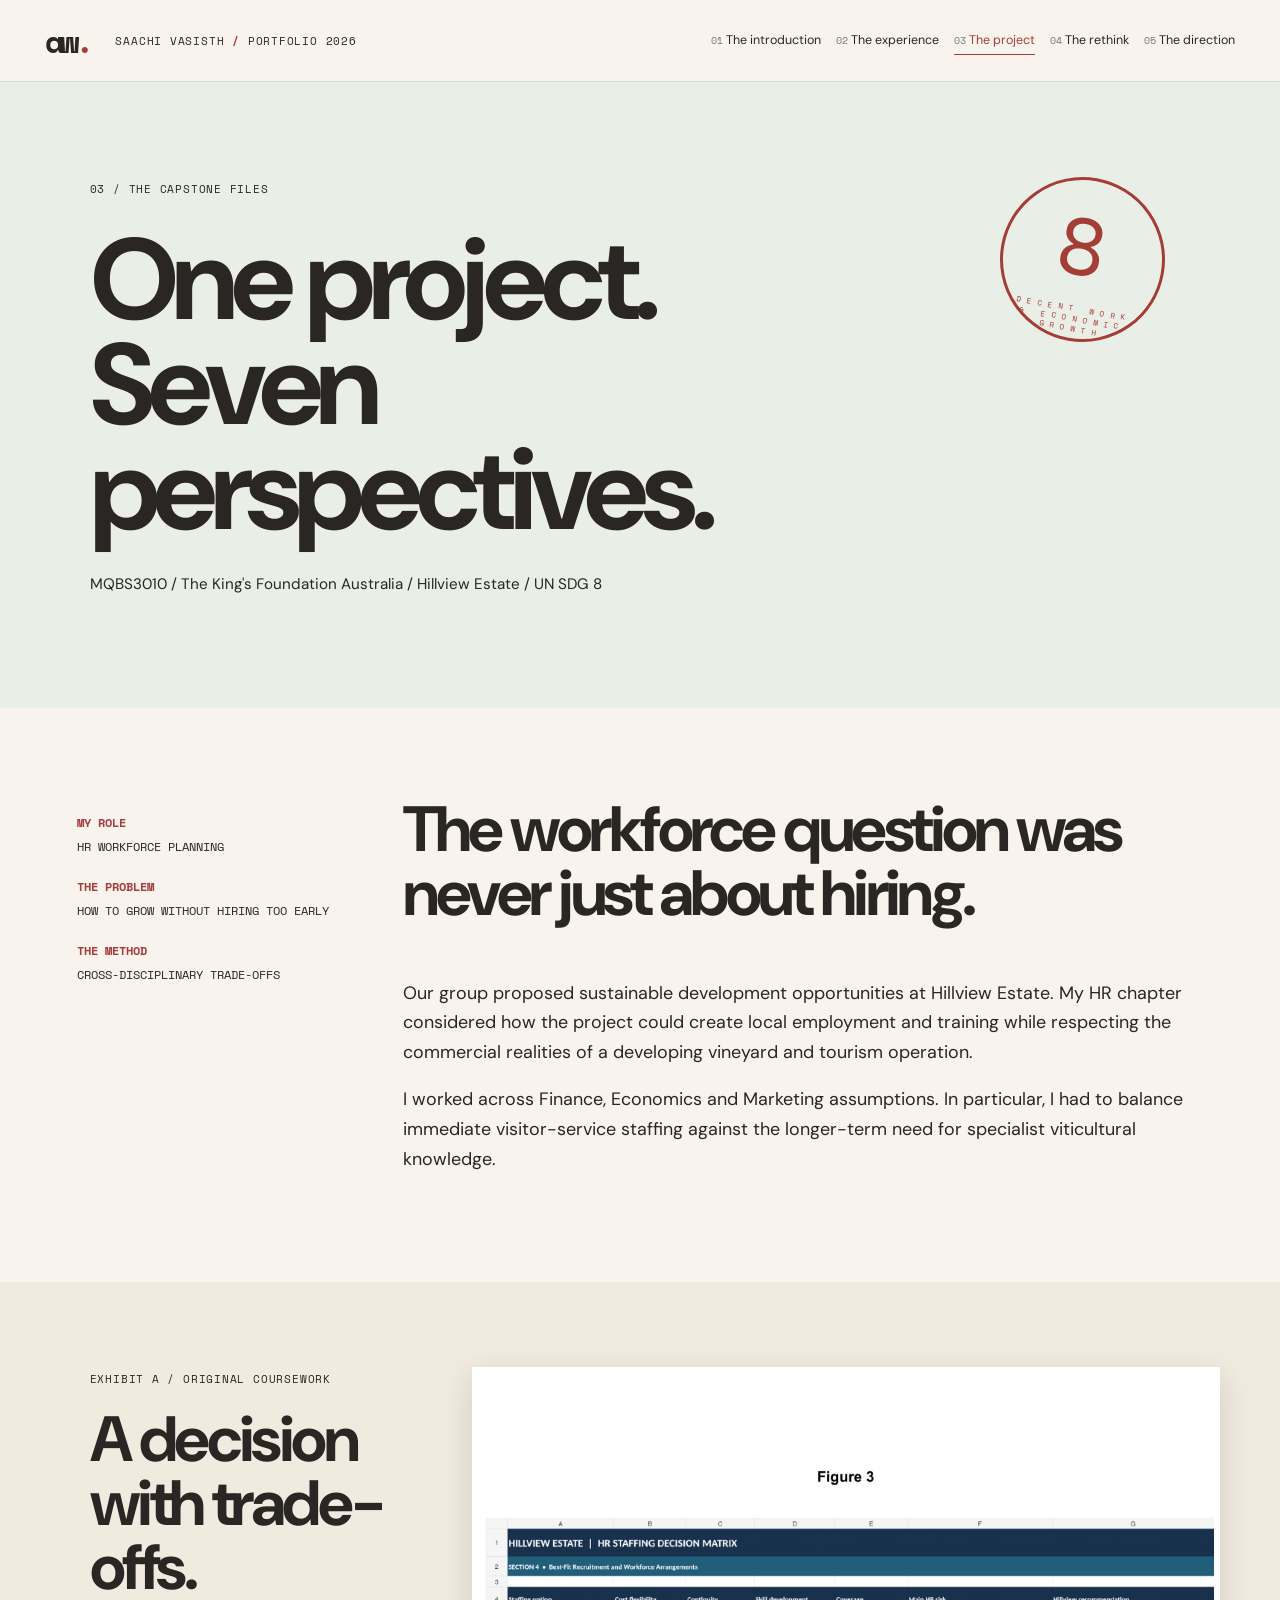
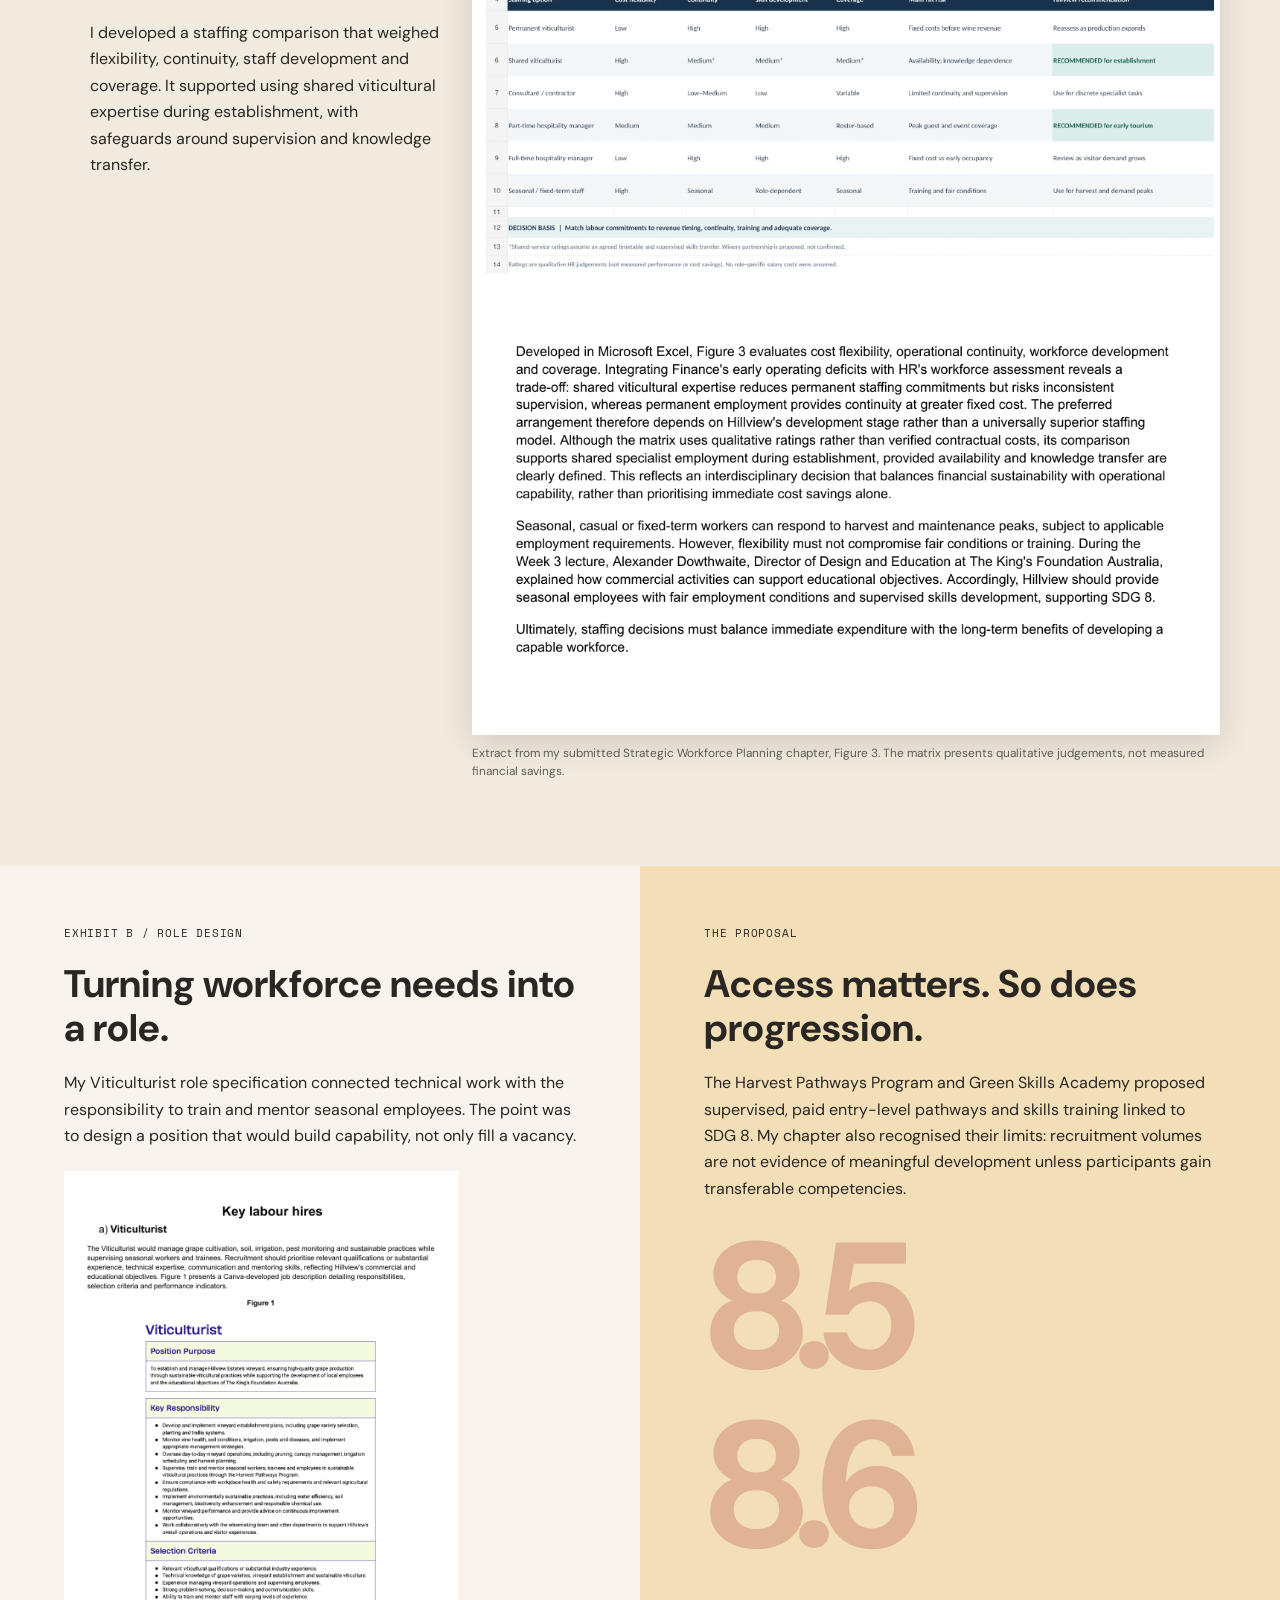
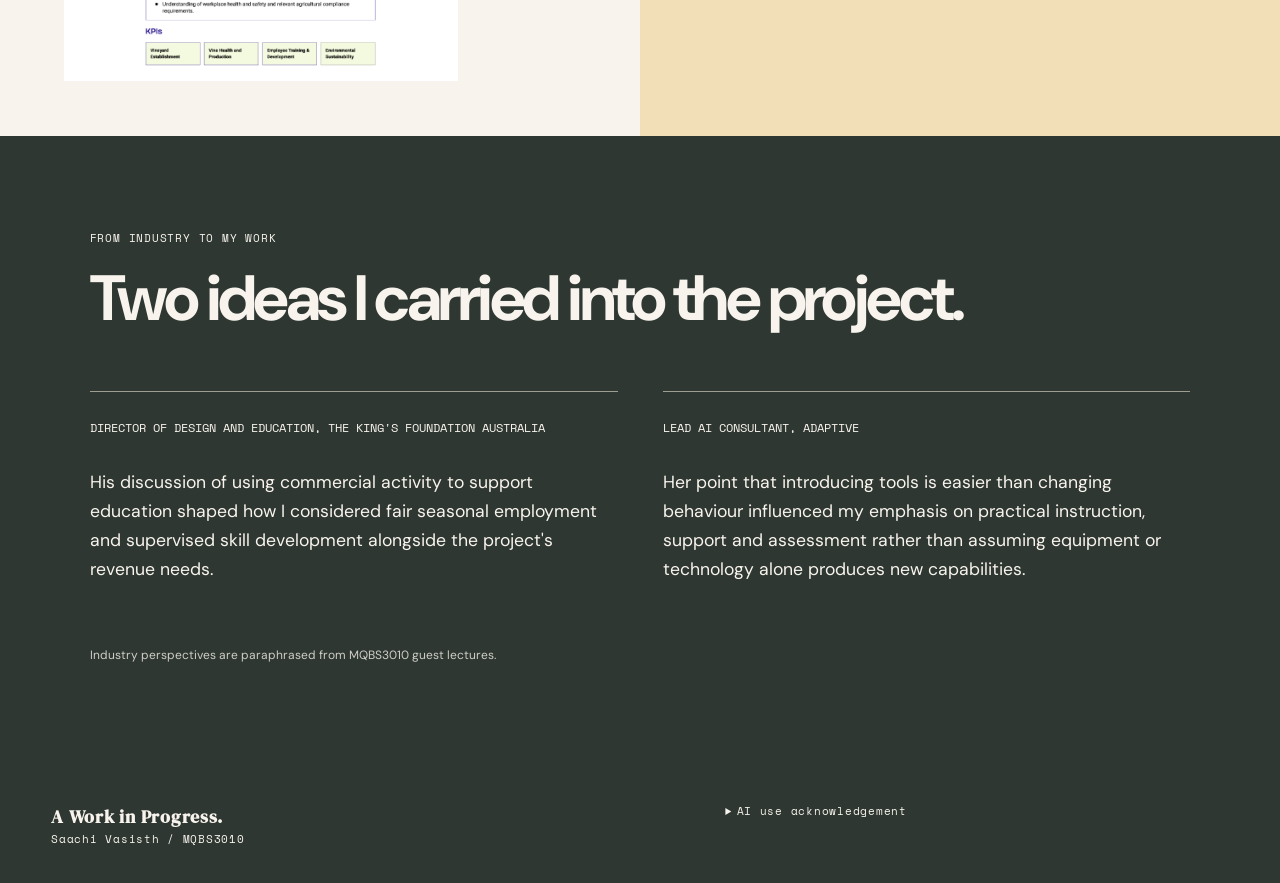
==== commit 66e30a8d: "Update capstone.html" ====
--- a/capstone.html
+++ b/capstone.html
@@ -1 +1 @@
-<!doctype html><html lang="en-AU"><head><meta charset="utf-8"><meta name="viewport" content="width=device-width,initial-scale=1"><meta name="description" content="A Work in Progress. Saachi Vasisth's MQBS3010 professional e-portfolio."><title>Capstone | A Work in Progress.</title><link rel="stylesheet" href="style.css"></head><body class="p-capstone"><header class="shell"><a class="logo" href="index.html">aw<span>.</span></a><span class="edition">SAACHI VASISTH <b> / </b> PORTFOLIO 2026</span><button class="menu-toggle" onclick="document.querySelector('.nav').classList.toggle('open')" aria-label="Toggle navigation">MENU +</button><nav class="nav" aria-label="Portfolio pages"><a href="index.html" ><span>01</span> The introduction</a><a href="experience.html" ><span>02</span> The experience</a><a href="capstone.html" aria-current=page><span>03</span> The project</a><a href="reflection.html" ><span>04</span> The rethink</a><a href="future.html" ><span>05</span> The direction</a></nav></header><main><section class="project-banner"><div><span class="micro">03 / THE CAPSTONE FILES</span><h1>One project.<br>Seven perspectives.</h1><p>MQBS3010 / The King's Foundation Australia / Hillview Estate / UN SDG 8</p></div><div class="project-stamp">8<small>DECENT WORK<br>&amp; ECONOMIC GROWTH</small></div></section><section class="dossier-intro"><aside><b>MY ROLE</b><span>HR WORKFORCE PLANNING</span><b>THE PROBLEM</b><span>HOW TO GROW WITHOUT HIRING TOO EARLY</span><b>THE METHOD</b><span>CROSS-DISCIPLINARY TRADE-OFFS</span></aside><div><h2>The workforce question was never just about hiring.</h2><p>Our group proposed sustainable development opportunities at Hillview Estate. My HR chapter considered how the project could create local employment and training while respecting the commercial realities of a developing vineyard and tourism operation.</p><p>I worked across Finance, Economics and Marketing assumptions. In particular, I had to balance immediate visitor-service staffing against the longer-term need for specialist viticultural knowledge.</p></div></section><section class="dossier-figure"><div class="figure-heading"><span>EXHIBIT A / ORIGINAL COURSEWORK</span><h2>A decision with trade-offs.</h2><p>I developed a staffing comparison that weighed flexibility, continuity, staff development and coverage. It supported using shared viticultural expertise during establishment, with safeguards around supervision and knowledge transfer.</p></div><figure><img src="assets/staffing-matrix.png" alt="Extract from Saachi's submitted HR chapter showing the staffing decision matrix"><figcaption>Extract from my submitted Strategic Workforce Planning chapter, Figure 3. The matrix presents qualitative judgements, not measured financial savings.</figcaption></figure></section><section class="project-pair"><article><span class="micro">EXHIBIT B / ROLE DESIGN</span><h3>Turning workforce needs into a role.</h3><p>My Viticulturist role specification connected technical work with the responsibility to train and mentor seasonal employees. The point was to design a position that would build capability, not only fill a vacancy.</p><img src="assets/viticulturist.png" alt="Extract from Saachi's submitted Viticulturist job description"></article><article class="academy"><span class="micro">THE PROPOSAL</span><h3>Access matters. So does progression.</h3><p>The Harvest Pathways Program and Green Skills Academy proposed supervised, paid entry-level pathways and skills training linked to SDG 8. My chapter also recognised their limits: recruitment volumes are not evidence of meaningful development unless participants gain transferable competencies.</p><div class="type-vertical">8.5<br>8.6</div></article></section><section class="guest-insight"><span class="micro">FROM INDUSTRY TO MY WORK</span><h2>Two ideas I carried into the project.</h2><div class="quote-columns"><div><b>DIRECTOR OF DESIGN AND EDUCATION, THE KING'S FOUNDATION AUSTRALIA</b><p>His discussion of using commercial activity to support education shaped how I considered fair seasonal employment and supervised skill development alongside the project's revenue needs.</p></div><div><b>LEAD AI CONSULTANT, ADAPTIVE</b><p>Her point that introducing tools is easier than changing behaviour influenced my emphasis on practical instruction, support and assessment rather than assuming equipment or technology alone produces new capabilities.</p></div></div><p class="tiny">Industry perspectives are paraphrased from MQBS3010 guest lectures. They informed my interpretation and are not presented as project outcomes.</p></section></main><footer><div><strong>A Work in Progress.</strong><br>Saachi Vasisth / MQBS3010</div><div>Created for an entry-level People &amp; Development application exercise. Not affiliated with Moray &amp; Agnew.</div><details><summary>AI use acknowledgement</summary><p>This e-portfolio is my own work. All information, ideas, personal reflections, professional experiences, academic contributions and photographs are my own. I was responsible for developing, organising and formatting the textual content of the portfolio. ChatGPT was used to assist with the technical development of the website, including HTML/CSS coding, visual layout and the arrangement of graphical elements. AI assistance was also used to refine some written content, which I reviewed to ensure it accurately represented my experiences and intended meaning.</p></details></footer></body></html>+<!doctype html><html lang="en-AU"><head><meta charset="utf-8"><meta name="viewport" content="width=device-width,initial-scale=1"><meta name="description" content="A Work in Progress. Saachi Vasisth's MQBS3010 professional e-portfolio."><title>Capstone | A Work in Progress.</title><link rel="stylesheet" href="style.css"></head><body class="p-capstone"><header class="shell"><a class="logo" href="index.html">aw<span>.</span></a><span class="edition">SAACHI VASISTH <b> / </b> PORTFOLIO 2026</span><button class="menu-toggle" onclick="document.querySelector('.nav').classList.toggle('open')" aria-label="Toggle navigation">MENU +</button><nav class="nav" aria-label="Portfolio pages"><a href="index.html" ><span>01</span> The introduction</a><a href="experience.html" ><span>02</span> The experience</a><a href="capstone.html" aria-current=page><span>03</span> The project</a><a href="reflection.html" ><span>04</span> The rethink</a><a href="future.html" ><span>05</span> The direction</a></nav></header><main><section class="project-banner"><div><span class="micro">03 / THE CAPSTONE FILES</span><h1>One project.<br>Seven perspectives.</h1><p>MQBS3010 / The King's Foundation Australia / Hillview Estate / UN SDG 8</p></div><div class="project-stamp">8<small>DECENT WORK<br>&amp; ECONOMIC GROWTH</small></div></section><section class="dossier-intro"><aside><b>MY ROLE</b><span>HR WORKFORCE PLANNING</span><b>THE PROBLEM</b><span>HOW TO GROW WITHOUT HIRING TOO EARLY</span><b>THE METHOD</b><span>CROSS-DISCIPLINARY TRADE-OFFS</span></aside><div><h2>The workforce question was never just about hiring.</h2><p>Our group proposed sustainable development opportunities at Hillview Estate. My HR chapter considered how the project could create local employment and training while respecting the commercial realities of a developing vineyard and tourism operation.</p><p>I worked across Finance, Economics and Marketing assumptions. In particular, I had to balance immediate visitor-service staffing against the longer-term need for specialist viticultural knowledge.</p></div></section><section class="dossier-figure"><div class="figure-heading"><span>EXHIBIT A / ORIGINAL COURSEWORK</span><h2>A decision with trade-offs.</h2><p>I developed a staffing comparison that weighed flexibility, continuity, staff development and coverage. It supported using shared viticultural expertise during establishment, with safeguards around supervision and knowledge transfer.</p></div><figure><img src="assets/staffing-matrix.png" alt="Extract from Saachi's submitted HR chapter showing the staffing decision matrix"><figcaption>Extract from my submitted Strategic Workforce Planning chapter, Figure 3. The matrix presents qualitative judgements, not measured financial savings.</figcaption></figure></section><section class="project-pair"><article><span class="micro">EXHIBIT B / ROLE DESIGN</span><h3>Turning workforce needs into a role.</h3><p>My Viticulturist role specification connected technical work with the responsibility to train and mentor seasonal employees. The point was to design a position that would build capability, not only fill a vacancy.</p><img src="assets/viticulturist.png" alt="Extract from Saachi's submitted Viticulturist job description"></article><article class="academy"><span class="micro">THE PROPOSAL</span><h3>Access matters. So does progression.</h3><p>The Harvest Pathways Program and Green Skills Academy proposed supervised, paid entry-level pathways and skills training linked to SDG 8. My chapter also recognised their limits: recruitment volumes are not evidence of meaningful development unless participants gain transferable competencies.</p><div class="type-vertical">8.5<br>8.6</div></article></section><section class="guest-insight"><span class="micro">FROM INDUSTRY TO MY WORK</span><h2>Two ideas I carried into the project.</h2><div class="quote-columns"><div><b>DIRECTOR OF DESIGN AND EDUCATION, THE KING'S FOUNDATION AUSTRALIA</b><p>His discussion of using commercial activity to support education shaped how I considered fair seasonal employment and supervised skill development alongside the project's revenue needs.</p></div><div><b>LEAD AI CONSULTANT, ADAPTIVE</b><p>Her point that introducing tools is easier than changing behaviour influenced my emphasis on practical instruction, support and assessment rather than assuming equipment or technology alone produces new capabilities.</p></div></div><p class="tiny">Industry perspectives are paraphrased from MQBS3010 guest lectures.</p></section></main><footer><div><strong>A Work in Progress.</strong><br>Saachi Vasisth / MQBS3010</div><div></div><details><summary>AI use acknowledgement</summary><p>This e-portfolio is my own work. All information, ideas, personal reflections, professional experiences, academic contributions and photographs are my own. I was responsible for developing, organising and formatting the textual content of the portfolio. ChatGPT was used to assist with the technical development of the website, including HTML/CSS coding, visual layout and the arrangement of graphical elements. AI assistance was also used to refine some written content, which I reviewed to ensure it accurately represented my experiences and intended meaning.</p></details></footer></body></html>
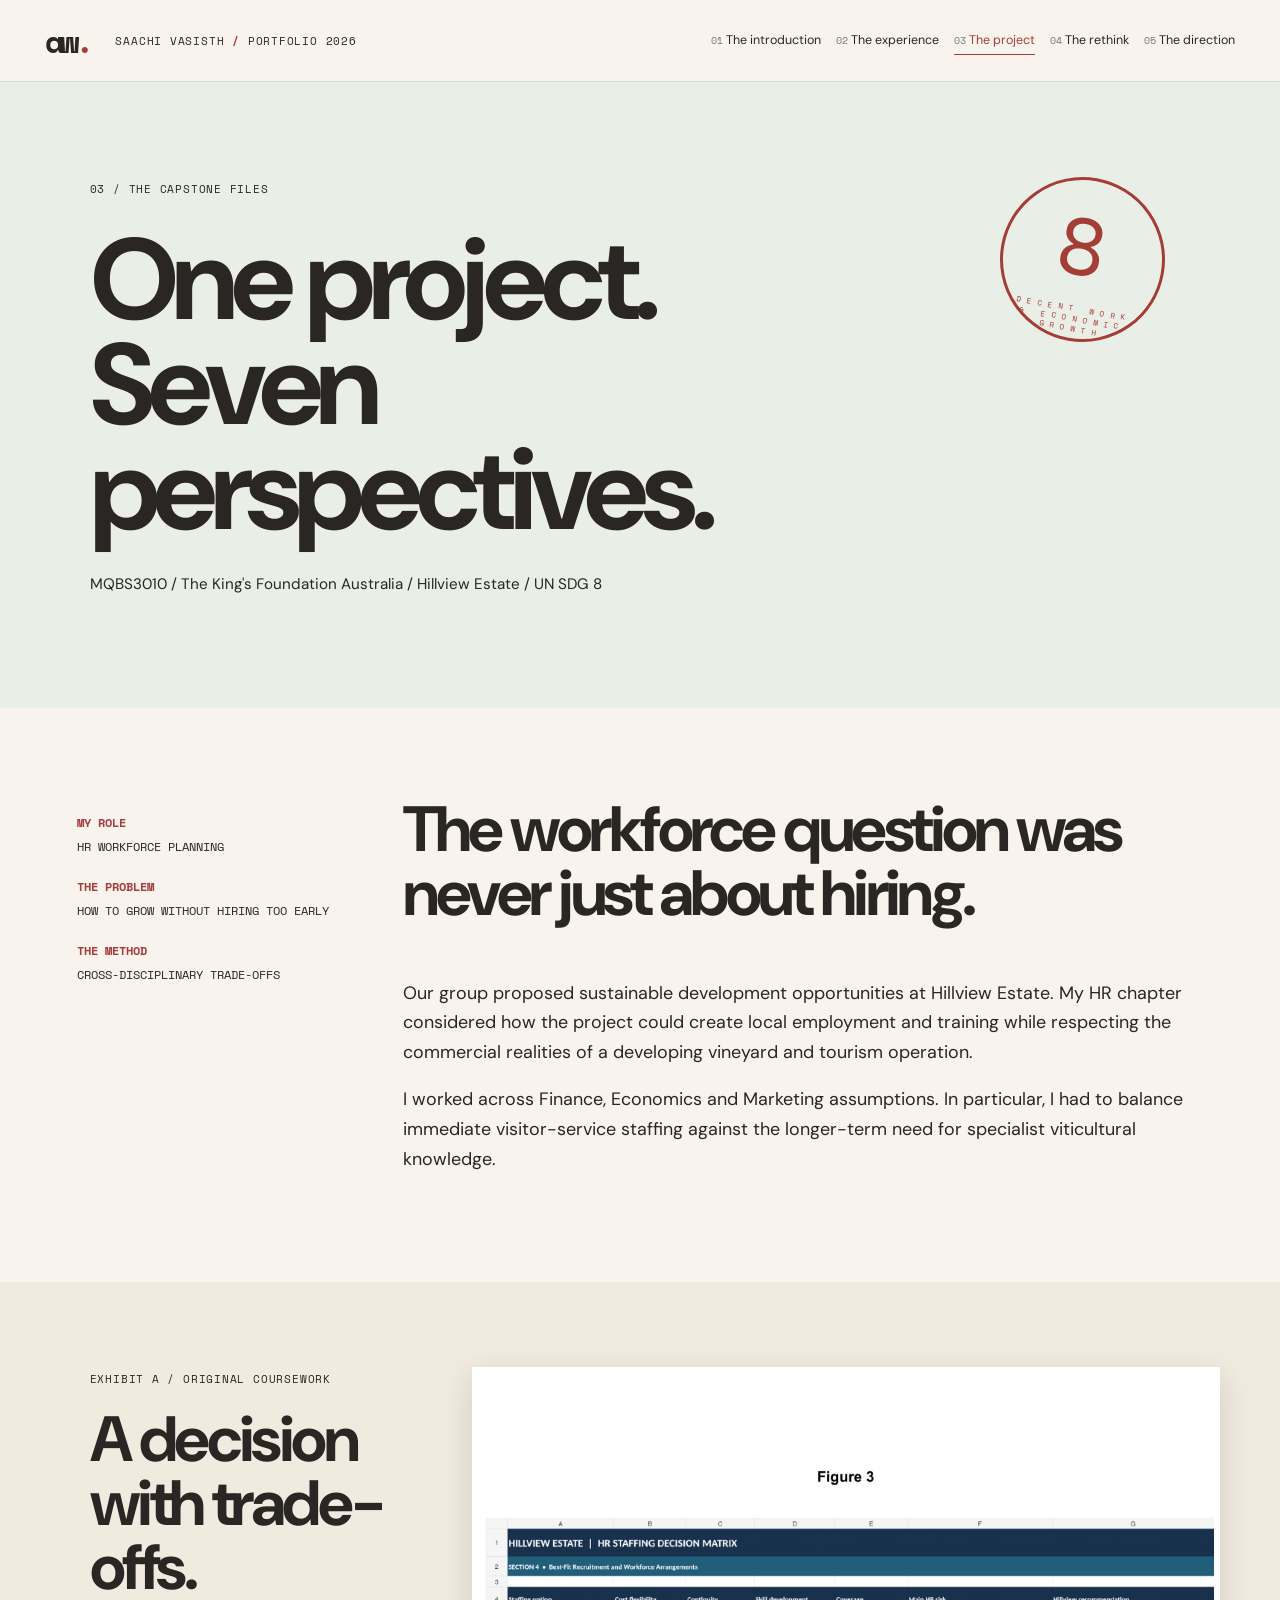
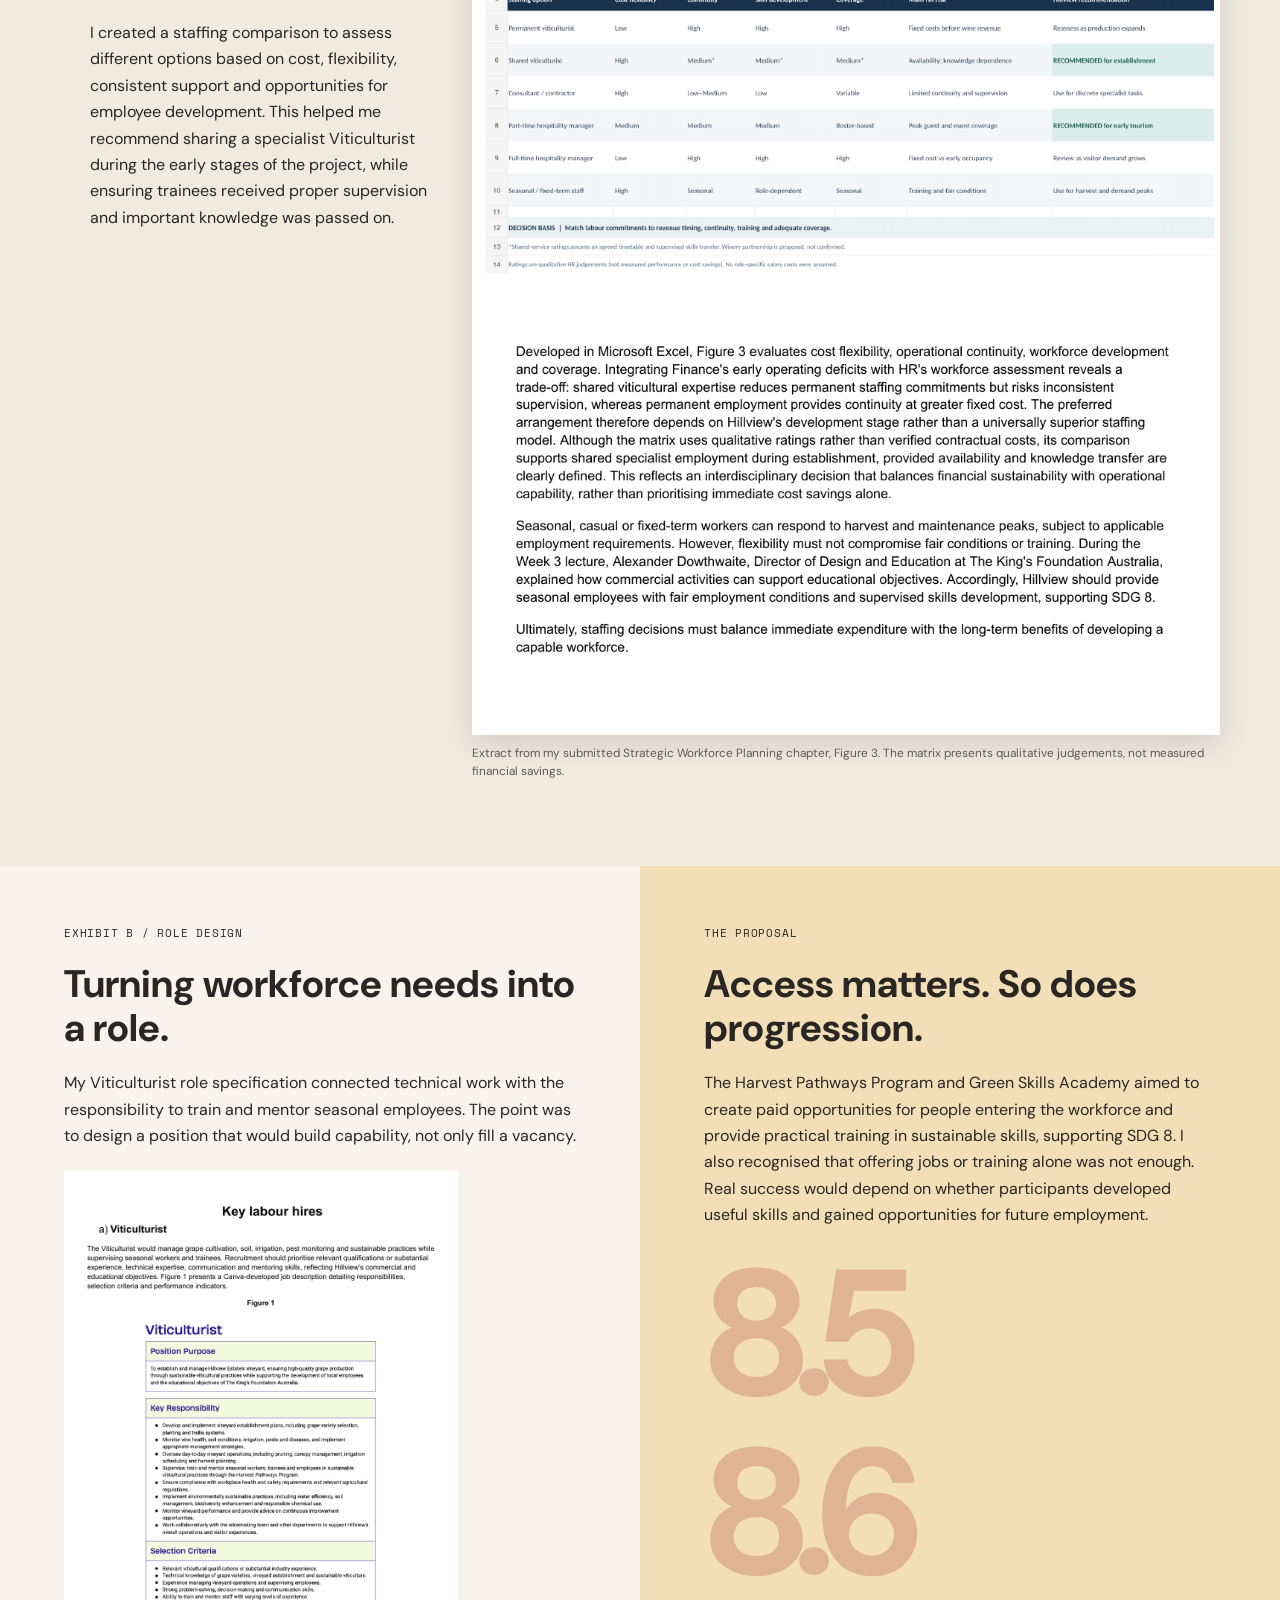
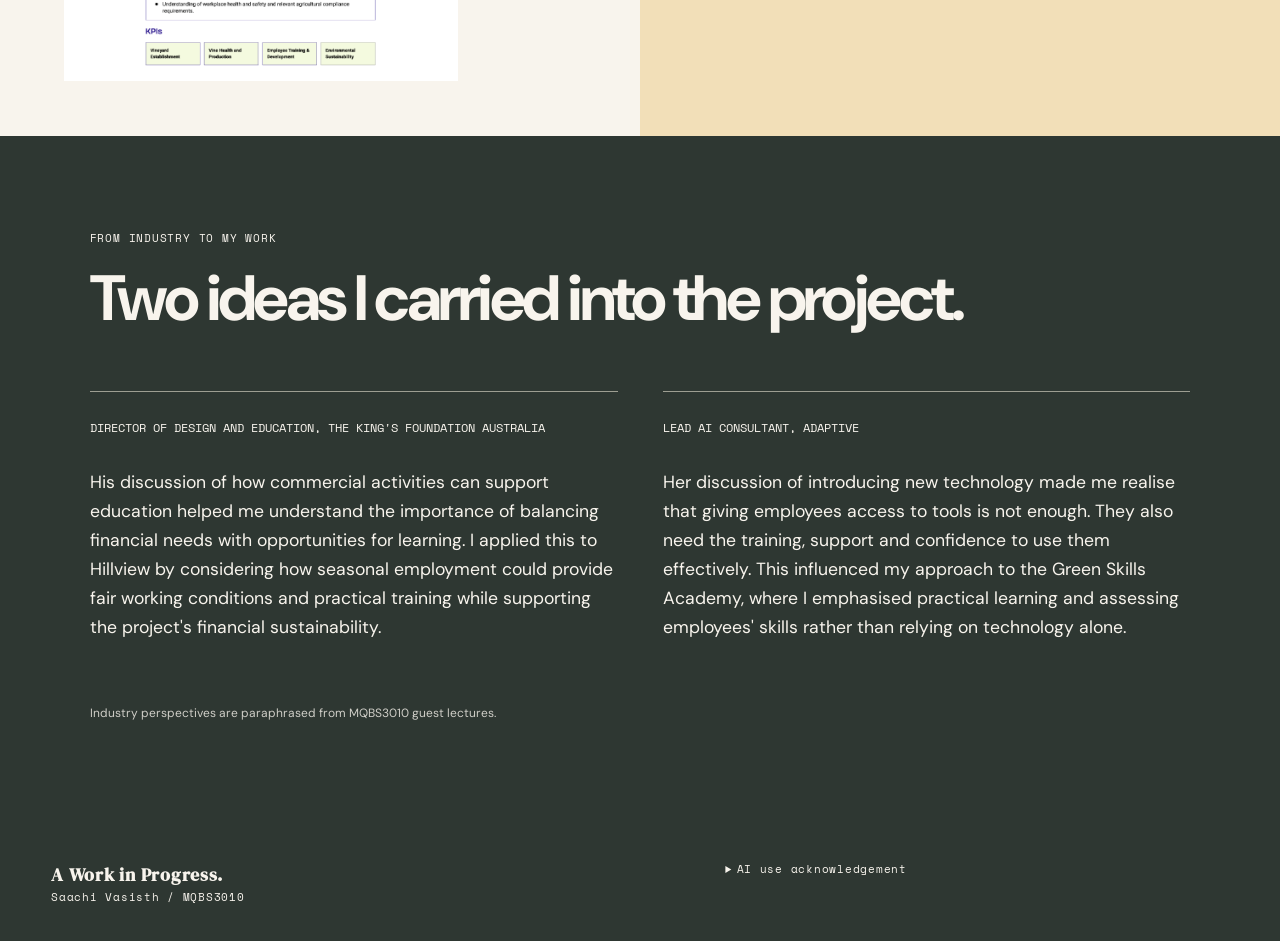
==== commit 854b2e1e: "Update capstone.html" ====
--- a/capstone.html
+++ b/capstone.html
@@ -1 +1 @@
-<!doctype html><html lang="en-AU"><head><meta charset="utf-8"><meta name="viewport" content="width=device-width,initial-scale=1"><meta name="description" content="A Work in Progress. Saachi Vasisth's MQBS3010 professional e-portfolio."><title>Capstone | A Work in Progress.</title><link rel="stylesheet" href="style.css"></head><body class="p-capstone"><header class="shell"><a class="logo" href="index.html">aw<span>.</span></a><span class="edition">SAACHI VASISTH <b> / </b> PORTFOLIO 2026</span><button class="menu-toggle" onclick="document.querySelector('.nav').classList.toggle('open')" aria-label="Toggle navigation">MENU +</button><nav class="nav" aria-label="Portfolio pages"><a href="index.html" ><span>01</span> The introduction</a><a href="experience.html" ><span>02</span> The experience</a><a href="capstone.html" aria-current=page><span>03</span> The project</a><a href="reflection.html" ><span>04</span> The rethink</a><a href="future.html" ><span>05</span> The direction</a></nav></header><main><section class="project-banner"><div><span class="micro">03 / THE CAPSTONE FILES</span><h1>One project.<br>Seven perspectives.</h1><p>MQBS3010 / The King's Foundation Australia / Hillview Estate / UN SDG 8</p></div><div class="project-stamp">8<small>DECENT WORK<br>&amp; ECONOMIC GROWTH</small></div></section><section class="dossier-intro"><aside><b>MY ROLE</b><span>HR WORKFORCE PLANNING</span><b>THE PROBLEM</b><span>HOW TO GROW WITHOUT HIRING TOO EARLY</span><b>THE METHOD</b><span>CROSS-DISCIPLINARY TRADE-OFFS</span></aside><div><h2>The workforce question was never just about hiring.</h2><p>Our group proposed sustainable development opportunities at Hillview Estate. My HR chapter considered how the project could create local employment and training while respecting the commercial realities of a developing vineyard and tourism operation.</p><p>I worked across Finance, Economics and Marketing assumptions. In particular, I had to balance immediate visitor-service staffing against the longer-term need for specialist viticultural knowledge.</p></div></section><section class="dossier-figure"><div class="figure-heading"><span>EXHIBIT A / ORIGINAL COURSEWORK</span><h2>A decision with trade-offs.</h2><p>I developed a staffing comparison that weighed flexibility, continuity, staff development and coverage. It supported using shared viticultural expertise during establishment, with safeguards around supervision and knowledge transfer.</p></div><figure><img src="assets/staffing-matrix.png" alt="Extract from Saachi's submitted HR chapter showing the staffing decision matrix"><figcaption>Extract from my submitted Strategic Workforce Planning chapter, Figure 3. The matrix presents qualitative judgements, not measured financial savings.</figcaption></figure></section><section class="project-pair"><article><span class="micro">EXHIBIT B / ROLE DESIGN</span><h3>Turning workforce needs into a role.</h3><p>My Viticulturist role specification connected technical work with the responsibility to train and mentor seasonal employees. The point was to design a position that would build capability, not only fill a vacancy.</p><img src="assets/viticulturist.png" alt="Extract from Saachi's submitted Viticulturist job description"></article><article class="academy"><span class="micro">THE PROPOSAL</span><h3>Access matters. So does progression.</h3><p>The Harvest Pathways Program and Green Skills Academy proposed supervised, paid entry-level pathways and skills training linked to SDG 8. My chapter also recognised their limits: recruitment volumes are not evidence of meaningful development unless participants gain transferable competencies.</p><div class="type-vertical">8.5<br>8.6</div></article></section><section class="guest-insight"><span class="micro">FROM INDUSTRY TO MY WORK</span><h2>Two ideas I carried into the project.</h2><div class="quote-columns"><div><b>DIRECTOR OF DESIGN AND EDUCATION, THE KING'S FOUNDATION AUSTRALIA</b><p>His discussion of using commercial activity to support education shaped how I considered fair seasonal employment and supervised skill development alongside the project's revenue needs.</p></div><div><b>LEAD AI CONSULTANT, ADAPTIVE</b><p>Her point that introducing tools is easier than changing behaviour influenced my emphasis on practical instruction, support and assessment rather than assuming equipment or technology alone produces new capabilities.</p></div></div><p class="tiny">Industry perspectives are paraphrased from MQBS3010 guest lectures.</p></section></main><footer><div><strong>A Work in Progress.</strong><br>Saachi Vasisth / MQBS3010</div><div></div><details><summary>AI use acknowledgement</summary><p>This e-portfolio is my own work. All information, ideas, personal reflections, professional experiences, academic contributions and photographs are my own. I was responsible for developing, organising and formatting the textual content of the portfolio. ChatGPT was used to assist with the technical development of the website, including HTML/CSS coding, visual layout and the arrangement of graphical elements. AI assistance was also used to refine some written content, which I reviewed to ensure it accurately represented my experiences and intended meaning.</p></details></footer></body></html>
+<!doctype html><html lang="en-AU"><head><meta charset="utf-8"><meta name="viewport" content="width=device-width,initial-scale=1"><meta name="description" content="A Work in Progress. Saachi Vasisth's MQBS3010 professional e-portfolio."><title>Capstone | A Work in Progress.</title><link rel="stylesheet" href="style.css"></head><body class="p-capstone"><header class="shell"><a class="logo" href="index.html">aw<span>.</span></a><span class="edition">SAACHI VASISTH <b> / </b> PORTFOLIO 2026</span><button class="menu-toggle" onclick="document.querySelector('.nav').classList.toggle('open')" aria-label="Toggle navigation">MENU +</button><nav class="nav" aria-label="Portfolio pages"><a href="index.html" ><span>01</span> The introduction</a><a href="experience.html" ><span>02</span> The experience</a><a href="capstone.html" aria-current=page><span>03</span> The project</a><a href="reflection.html" ><span>04</span> The rethink</a><a href="future.html" ><span>05</span> The direction</a></nav></header><main><section class="project-banner"><div><span class="micro">03 / THE CAPSTONE FILES</span><h1>One project.<br>Seven perspectives.</h1><p>MQBS3010 / The King's Foundation Australia / Hillview Estate / UN SDG 8</p></div><div class="project-stamp">8<small>DECENT WORK<br>&amp; ECONOMIC GROWTH</small></div></section><section class="dossier-intro"><aside><b>MY ROLE</b><span>HR WORKFORCE PLANNING</span><b>THE PROBLEM</b><span>HOW TO GROW WITHOUT HIRING TOO EARLY</span><b>THE METHOD</b><span>CROSS-DISCIPLINARY TRADE-OFFS</span></aside><div><h2>The workforce question was never just about hiring.</h2><p>Our group proposed sustainable development opportunities at Hillview Estate. My HR chapter considered how the project could create local employment and training while respecting the commercial realities of a developing vineyard and tourism operation.</p><p>I worked across Finance, Economics and Marketing assumptions. In particular, I had to balance immediate visitor-service staffing against the longer-term need for specialist viticultural knowledge.</p></div></section><section class="dossier-figure"><div class="figure-heading"><span>EXHIBIT A / ORIGINAL COURSEWORK</span><h2>A decision with trade-offs.</h2><p>I created a staffing comparison to assess different options based on cost, flexibility, consistent support and opportunities for employee development. This helped me recommend sharing a specialist Viticulturist during the early stages of the project, while ensuring trainees received proper supervision and important knowledge was passed on.</p></div><figure><img src="assets/staffing-matrix.png" alt="Extract from Saachi's submitted HR chapter showing the staffing decision matrix"><figcaption>Extract from my submitted Strategic Workforce Planning chapter, Figure 3. The matrix presents qualitative judgements, not measured financial savings.</figcaption></figure></section><section class="project-pair"><article><span class="micro">EXHIBIT B / ROLE DESIGN</span><h3>Turning workforce needs into a role.</h3><p>My Viticulturist role specification connected technical work with the responsibility to train and mentor seasonal employees. The point was to design a position that would build capability, not only fill a vacancy.</p><img src="assets/viticulturist.png" alt="Extract from Saachi's submitted Viticulturist job description"></article><article class="academy"><span class="micro">THE PROPOSAL</span><h3>Access matters. So does progression.</h3><p>The Harvest Pathways Program and Green Skills Academy aimed to create paid opportunities for people entering the workforce and provide practical training in sustainable skills, supporting SDG 8. I also recognised that offering jobs or training alone was not enough. Real success would depend on whether participants developed useful skills and gained opportunities for future employment.</p><div class="type-vertical">8.5<br>8.6</div></article></section><section class="guest-insight"><span class="micro">FROM INDUSTRY TO MY WORK</span><h2>Two ideas I carried into the project.</h2><div class="quote-columns"><div><b>DIRECTOR OF DESIGN AND EDUCATION, THE KING'S FOUNDATION AUSTRALIA</b><p>His discussion of how commercial activities can support education helped me understand the importance of balancing financial needs with opportunities for learning. I applied this to Hillview by considering how seasonal employment could provide fair working conditions and practical training while supporting the project's financial sustainability.</p></div><div><b>LEAD AI CONSULTANT, ADAPTIVE</b><p>Her discussion of introducing new technology made me realise that giving employees access to tools is not enough. They also need the training, support and confidence to use them effectively. This influenced my approach to the Green Skills Academy, where I emphasised practical learning and assessing employees' skills rather than relying on technology alone.</p></div></div><p class="tiny">Industry perspectives are paraphrased from MQBS3010 guest lectures.</p></section></main><footer><div><strong>A Work in Progress.</strong><br>Saachi Vasisth / MQBS3010</div><div></div><details><summary>AI use acknowledgement</summary><p>This e-portfolio is my own work. All information, ideas, personal reflections, professional experiences, academic contributions and photographs are my own. I was responsible for developing, organising and formatting the textual content of the portfolio. ChatGPT was used to assist with the technical development of the website, including HTML/CSS coding, visual layout and the arrangement of graphical elements. AI assistance was also used to refine some written content, which I reviewed to ensure it accurately represented my experiences and intended meaning.</p></details></footer></body></html>
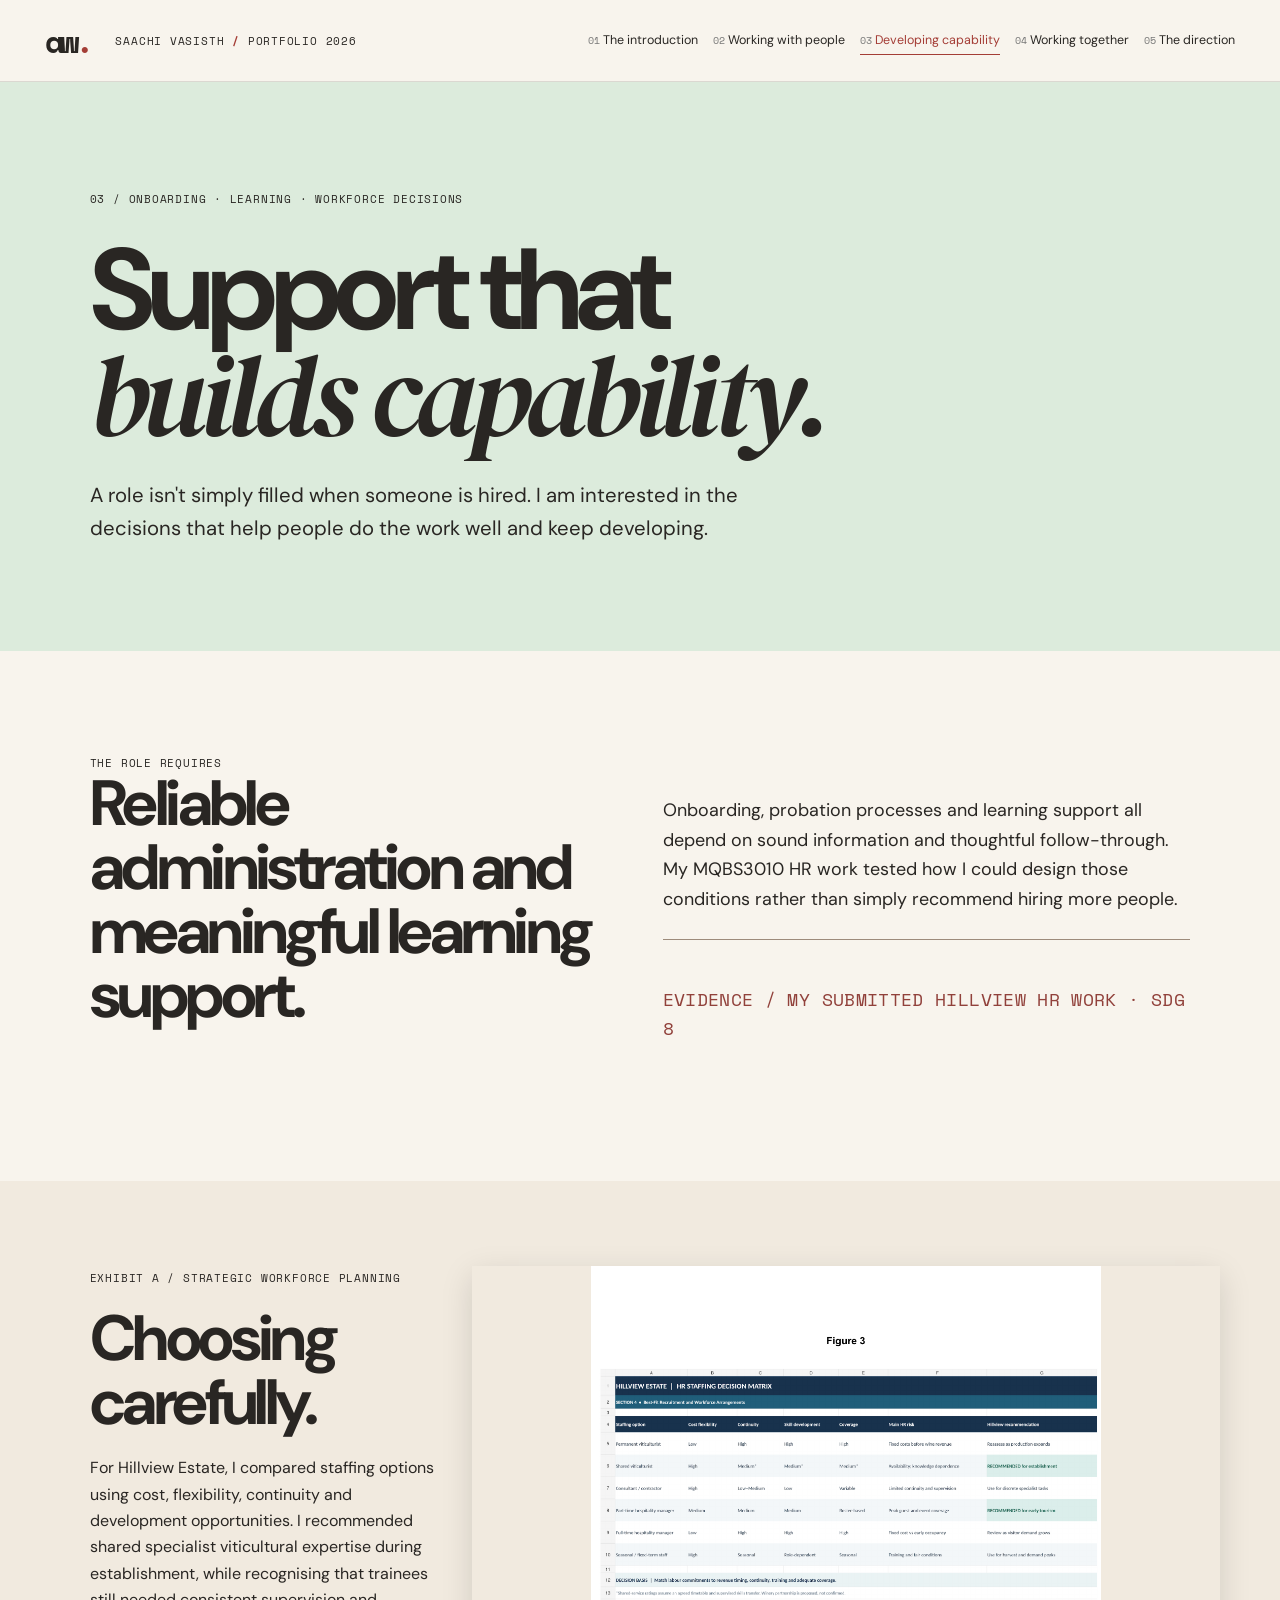
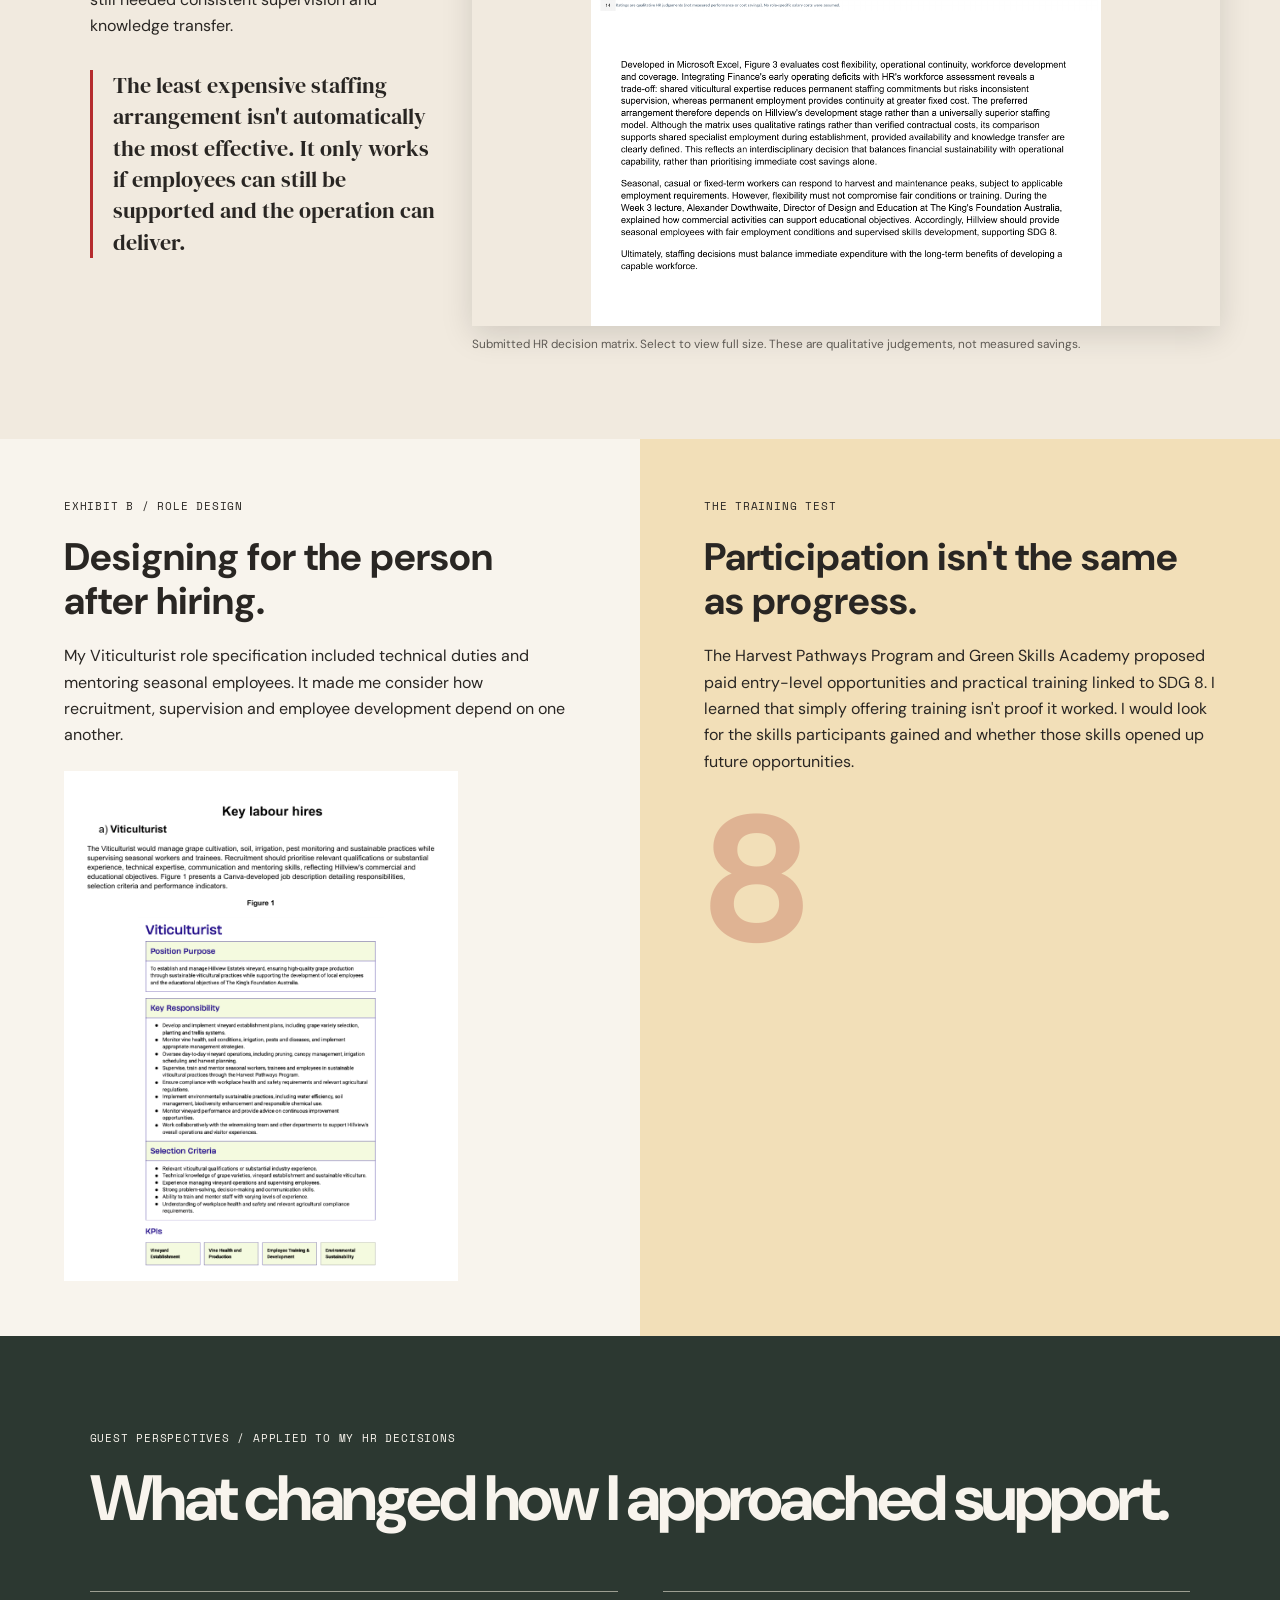
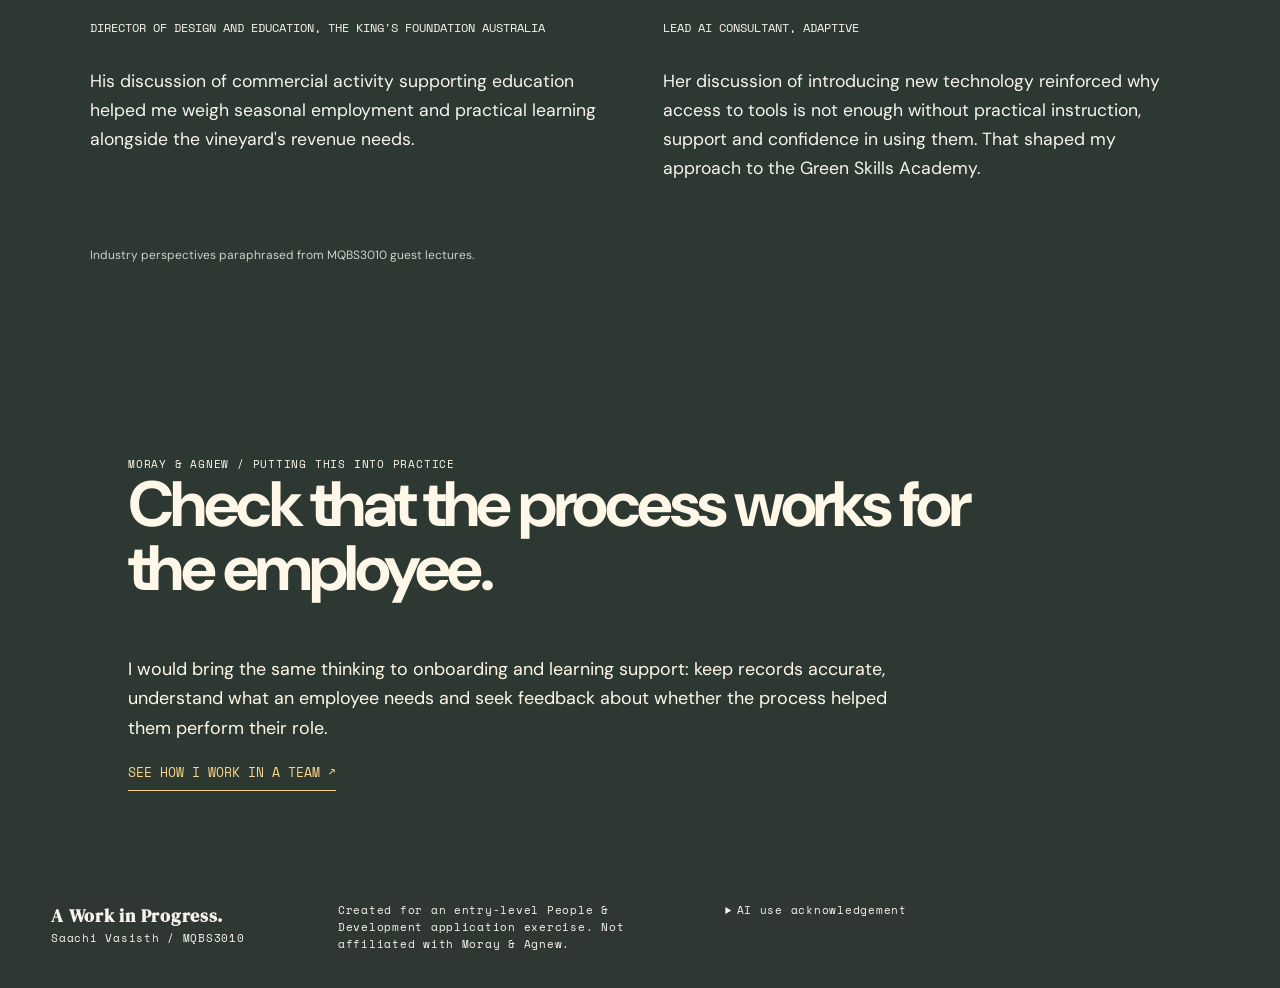
==== commit 02b8458e: "Add files via upload" ====
--- a/capstone.html
+++ b/capstone.html
@@ -1 +1,2 @@
-<!doctype html><html lang="en-AU"><head><meta charset="utf-8"><meta name="viewport" content="width=device-width,initial-scale=1"><meta name="description" content="A Work in Progress. Saachi Vasisth's MQBS3010 professional e-portfolio."><title>Capstone | A Work in Progress.</title><link rel="stylesheet" href="style.css"></head><body class="p-capstone"><header class="shell"><a class="logo" href="index.html">aw<span>.</span></a><span class="edition">SAACHI VASISTH <b> / </b> PORTFOLIO 2026</span><button class="menu-toggle" onclick="document.querySelector('.nav').classList.toggle('open')" aria-label="Toggle navigation">MENU +</button><nav class="nav" aria-label="Portfolio pages"><a href="index.html" ><span>01</span> The introduction</a><a href="experience.html" ><span>02</span> The experience</a><a href="capstone.html" aria-current=page><span>03</span> The project</a><a href="reflection.html" ><span>04</span> The rethink</a><a href="future.html" ><span>05</span> The direction</a></nav></header><main><section class="project-banner"><div><span class="micro">03 / THE CAPSTONE FILES</span><h1>One project.<br>Seven perspectives.</h1><p>MQBS3010 / The King's Foundation Australia / Hillview Estate / UN SDG 8</p></div><div class="project-stamp">8<small>DECENT WORK<br>&amp; ECONOMIC GROWTH</small></div></section><section class="dossier-intro"><aside><b>MY ROLE</b><span>HR WORKFORCE PLANNING</span><b>THE PROBLEM</b><span>HOW TO GROW WITHOUT HIRING TOO EARLY</span><b>THE METHOD</b><span>CROSS-DISCIPLINARY TRADE-OFFS</span></aside><div><h2>The workforce question was never just about hiring.</h2><p>Our group proposed sustainable development opportunities at Hillview Estate. My HR chapter considered how the project could create local employment and training while respecting the commercial realities of a developing vineyard and tourism operation.</p><p>I worked across Finance, Economics and Marketing assumptions. In particular, I had to balance immediate visitor-service staffing against the longer-term need for specialist viticultural knowledge.</p></div></section><section class="dossier-figure"><div class="figure-heading"><span>EXHIBIT A / ORIGINAL COURSEWORK</span><h2>A decision with trade-offs.</h2><p>I created a staffing comparison to assess different options based on cost, flexibility, consistent support and opportunities for employee development. This helped me recommend sharing a specialist Viticulturist during the early stages of the project, while ensuring trainees received proper supervision and important knowledge was passed on.</p></div><figure><img src="assets/staffing-matrix.png" alt="Extract from Saachi's submitted HR chapter showing the staffing decision matrix"><figcaption>Extract from my submitted Strategic Workforce Planning chapter, Figure 3. The matrix presents qualitative judgements, not measured financial savings.</figcaption></figure></section><section class="project-pair"><article><span class="micro">EXHIBIT B / ROLE DESIGN</span><h3>Turning workforce needs into a role.</h3><p>My Viticulturist role specification connected technical work with the responsibility to train and mentor seasonal employees. The point was to design a position that would build capability, not only fill a vacancy.</p><img src="assets/viticulturist.png" alt="Extract from Saachi's submitted Viticulturist job description"></article><article class="academy"><span class="micro">THE PROPOSAL</span><h3>Access matters. So does progression.</h3><p>The Harvest Pathways Program and Green Skills Academy aimed to create paid opportunities for people entering the workforce and provide practical training in sustainable skills, supporting SDG 8. I also recognised that offering jobs or training alone was not enough. Real success would depend on whether participants developed useful skills and gained opportunities for future employment.</p><div class="type-vertical">8.5<br>8.6</div></article></section><section class="guest-insight"><span class="micro">FROM INDUSTRY TO MY WORK</span><h2>Two ideas I carried into the project.</h2><div class="quote-columns"><div><b>DIRECTOR OF DESIGN AND EDUCATION, THE KING'S FOUNDATION AUSTRALIA</b><p>His discussion of how commercial activities can support education helped me understand the importance of balancing financial needs with opportunities for learning. I applied this to Hillview by considering how seasonal employment could provide fair working conditions and practical training while supporting the project's financial sustainability.</p></div><div><b>LEAD AI CONSULTANT, ADAPTIVE</b><p>Her discussion of introducing new technology made me realise that giving employees access to tools is not enough. They also need the training, support and confidence to use them effectively. This influenced my approach to the Green Skills Academy, where I emphasised practical learning and assessing employees' skills rather than relying on technology alone.</p></div></div><p class="tiny">Industry perspectives are paraphrased from MQBS3010 guest lectures.</p></section></main><footer><div><strong>A Work in Progress.</strong><br>Saachi Vasisth / MQBS3010</div><div></div><details><summary>AI use acknowledgement</summary><p>This e-portfolio is my own work. All information, ideas, personal reflections, professional experiences, academic contributions and photographs are my own. I was responsible for developing, organising and formatting the textual content of the portfolio. ChatGPT was used to assist with the technical development of the website, including HTML/CSS coding, visual layout and the arrangement of graphical elements. AI assistance was also used to refine some written content, which I reviewed to ensure it accurately represented my experiences and intended meaning.</p></details></footer></body></html>
+<!DOCTYPE html>
+<html lang="en-AU"><head><meta charset="utf-8"/><meta content="width=device-width,initial-scale=1" name="viewport"/><meta content="A Work in Progress. Saachi Vasisth's MQBS3010 professional e-portfolio." name="description"/><title>Capstone | A Work in Progress.</title><link href="style.css" rel="stylesheet"/></head><body class="p-capstone"><header class="shell"><a class="logo" href="index.html">aw<span>.</span></a><span class="edition">SAACHI VASISTH <b> / </b> PORTFOLIO 2026</span><button aria-label="Toggle navigation" class="menu-toggle" onclick="document.querySelector('.nav').classList.toggle('open')">MENU +</button><nav aria-label="Portfolio pages" class="nav"><a href="index.html"><span>01</span> The introduction</a><a href="experience.html"><span>02</span> Working with people</a><a aria-current="page" href="capstone.html"><span>03</span> Developing capability</a><a href="reflection.html"><span>04</span> Working together</a><a href="future.html"><span>05</span> The direction</a></nav></header><main><section class="chapter-hero olive"><span class="micro">03 / ONBOARDING · LEARNING · WORKFORCE DECISIONS</span><h1>Support that<br/><i>builds capability.</i></h1><p>A role isn't simply filled when someone is hired. I am interested in the decisions that help people do the work well and keep developing.</p></section><section class="fit-intro"><div><span class="micro">THE ROLE REQUIRES</span><h2>Reliable administration and meaningful learning support.</h2></div><div><p>Onboarding, probation processes and learning support all depend on sound information and thoughtful follow-through. My MQBS3010 HR work tested how I could design those conditions rather than simply recommend hiring more people.</p><p class="evidence-mini">EVIDENCE / MY SUBMITTED HILLVIEW HR WORK · SDG 8</p></div></section><section class="dossier-figure"><div class="figure-heading"><span>EXHIBIT A / STRATEGIC WORKFORCE PLANNING</span><h2>Choosing carefully.</h2><p>For Hillview Estate, I compared staffing options using cost, flexibility, continuity and development opportunities. I recommended shared specialist viticultural expertise during establishment, while recognising that trainees still needed consistent supervision and knowledge transfer.</p><p class="reflection-quote">The least expensive staffing arrangement isn't automatically the most effective. It only works if employees can still be supported and the operation can deliver.</p></div><figure><a href="assets/staffing-matrix.png" target="_blank"><img alt="Qualitative staffing decision matrix from Saachi's submitted HR coursework" src="assets/staffing-matrix.png"/></a><figcaption>Submitted HR decision matrix. Select to view full size. These are qualitative judgements, not measured savings.</figcaption></figure></section><section class="project-pair"><article><span class="micro">EXHIBIT B / ROLE DESIGN</span><h3>Designing for the person after hiring.</h3><p>My Viticulturist role specification included technical duties and mentoring seasonal employees. It made me consider how recruitment, supervision and employee development depend on one another.</p><a href="assets/viticulturist.png" target="_blank"><img alt="Extract from Viticulturist role specification" src="assets/viticulturist.png"/></a></article><article class="academy"><span class="micro">THE TRAINING TEST</span><h3>Participation isn't the same as progress.</h3><p>The Harvest Pathways Program and Green Skills Academy proposed paid entry-level opportunities and practical training linked to SDG 8. I learned that simply offering training isn't proof it worked. I would look for the skills participants gained and whether those skills opened up future opportunities.</p><div class="type-vertical">8</div></article></section><section class="guest-insight"><span class="micro">GUEST PERSPECTIVES / APPLIED TO MY HR DECISIONS</span><h2>What changed how I approached support.</h2><div class="quote-columns"><div><b>DIRECTOR OF DESIGN AND EDUCATION, THE KING'S FOUNDATION AUSTRALIA</b><p>His discussion of commercial activity supporting education helped me weigh seasonal employment and practical learning alongside the vineyard's revenue needs.</p></div><div><b>LEAD AI CONSULTANT, ADAPTIVE</b><p>Her discussion of introducing new technology reinforced why access to tools is not enough without practical instruction, support and confidence in using them. That shaped my approach to the Green Skills Academy.</p></div></div><p class="tiny">Industry perspectives paraphrased from MQBS3010 guest lectures.</p></section><section class="bridge"><span class="micro">MORAY &amp; AGNEW / PUTTING THIS INTO PRACTICE</span><h2>Check that the process works for the employee.</h2><p>I would bring the same thinking to onboarding and learning support: keep records accurate, understand what an employee needs and seek feedback about whether the process helped them perform their role.</p><a href="reflection.html">SEE HOW I WORK IN A TEAM ↗</a></section></main><footer><div><strong>A Work in Progress.</strong><br/>Saachi Vasisth / MQBS3010</div><div>Created for an entry-level People &amp; Development application exercise. Not affiliated with Moray &amp; Agnew.</div><details><summary>AI use acknowledgement</summary><p>This e-portfolio is my own work. All information, ideas, personal reflections, professional experiences, academic contributions and photographs are my own. I was responsible for developing, organising and formatting the textual content of the portfolio. ChatGPT was used to assist with the technical development of the website, including HTML/CSS coding, visual layout and the arrangement of graphical elements. AI assistance was also used to refine some written content, which I reviewed to ensure it accurately represented my experiences and intended meaning.</p></details></footer></body></html>
--- a/style.css
+++ b/style.css
@@ -16,3 +16,7 @@
 .application-cover{background:#2e3732;color:#fff4df}.application-cover h1 i,.employer span{color:#f2dfb8}
 .criteria{background:#f5ecdf}.next-steps{background:#e9eee6}.end-page{background:#f2dfb8}
 footer{background:#2e3732;color:#f8f4ed}
+
+/* Role-led editorial enhancements. Same palette and navigation on every page. */
+.integrated-cover .cover-copy{background:#f3deb3}.integrated-intro{padding:95px 7%;background:#f8f4ed}.wide-split{display:grid;grid-template-columns:1.1fr 1fr;gap:65px;align-items:start;margin-top:25px}.wide-split h2{max-width:760px}.wide-split p{font-size:1.12rem}.capability-index{padding:80px 7%;background:#e7e9e2}.capability-index>a{display:grid;grid-template-columns:65px 1.4fr 1fr;gap:20px;align-items:center;border-bottom:1px solid #29272555;padding:30px 0;text-decoration:none}.capability-index>a:first-of-type{border-top:2px solid}.capability-index a>span{font:700 .85rem 'Space Mono'}.capability-index strong{font-size:clamp(1.4rem,2.35vw,2.5rem);letter-spacing:-.035em}.capability-index em{font-size:1rem}.chapter-hero{background:#e8ddf1;padding:105px 7% 85px}.chapter-hero.olive{background:#dcebdc}.chapter-hero.peach{background:#f0c5b8}.chapter-hero h1{margin:30px 0;max-width:1150px}.chapter-hero p{font-size:1.27rem;max-width:700px}.proof-row{display:grid;grid-template-columns:22% 78%;padding:75px 7%;border-bottom:1px solid #3c322722;background:#fbf7f1}.proof-row.alt{background:#f1ddb1}.proof-number{font:700 clamp(4rem,10vw,10rem) 'DM Serif Display';color:#b52c2e;line-height:1}.proof-row h2{font-size:clamp(2rem,3.5vw,4rem);max-width:850px;margin:25px 0}.proof-row p{max-width:780px;font-size:1.05rem}.reflection-quote{border-left:3px solid #b52c2e;padding-left:20px;margin-top:30px;font-family:'DM Serif Display';font-size:1.4rem!important;line-height:1.4}.evidence-mini{font:.69rem 'Space Mono';letter-spacing:.02em;color:#91413b;border-top:1px solid #9d8b7b;padding-top:14px;margin-top:25px;line-height:1.6}.bridge{padding:85px 10%;background:#2c3831;color:#fff8e8}.bridge h2{max-width:850px}.bridge p{max-width:760px;font-size:1.12rem}.bridge a{color:#f9d58c;font: .8rem 'Space Mono';text-decoration:none;border-bottom:1px solid;padding-bottom:8px}.self-evidence{background:#e8e6df;padding:80px 6%;display:grid;grid-template-columns:1fr 1fr 1fr;gap:24px;align-items:start}.self-evidence h2{font-size:clamp(2rem,3vw,3.2rem);margin:20px 0}.self-evidence figure{margin:0}.self-evidence img{width:100%;height:330px;object-fit:contain;background:white;padding:8px;box-shadow:0 5px 20px #0002}.self-evidence figcaption{font-size:.76rem;line-height:1.5;margin-top:10px}.guest-insight{background:#2c3831}.dossier-figure figure img{max-height:660px;object-fit:contain}.proof-row h2,.criteria h3{overflow-wrap:break-word}
+@media(max-width:860px){.wide-split,.self-evidence,.proof-row{grid-template-columns:1fr}.proof-row{gap:8px}.proof-number{font-size:4rem}.capability-index>a{grid-template-columns:35px 1fr}.capability-index em{grid-column:2}.self-evidence img{height:auto;max-height:460px}.integrated-intro,.proof-row,.chapter-hero{padding:60px 6%}.wide-split{gap:5px}}
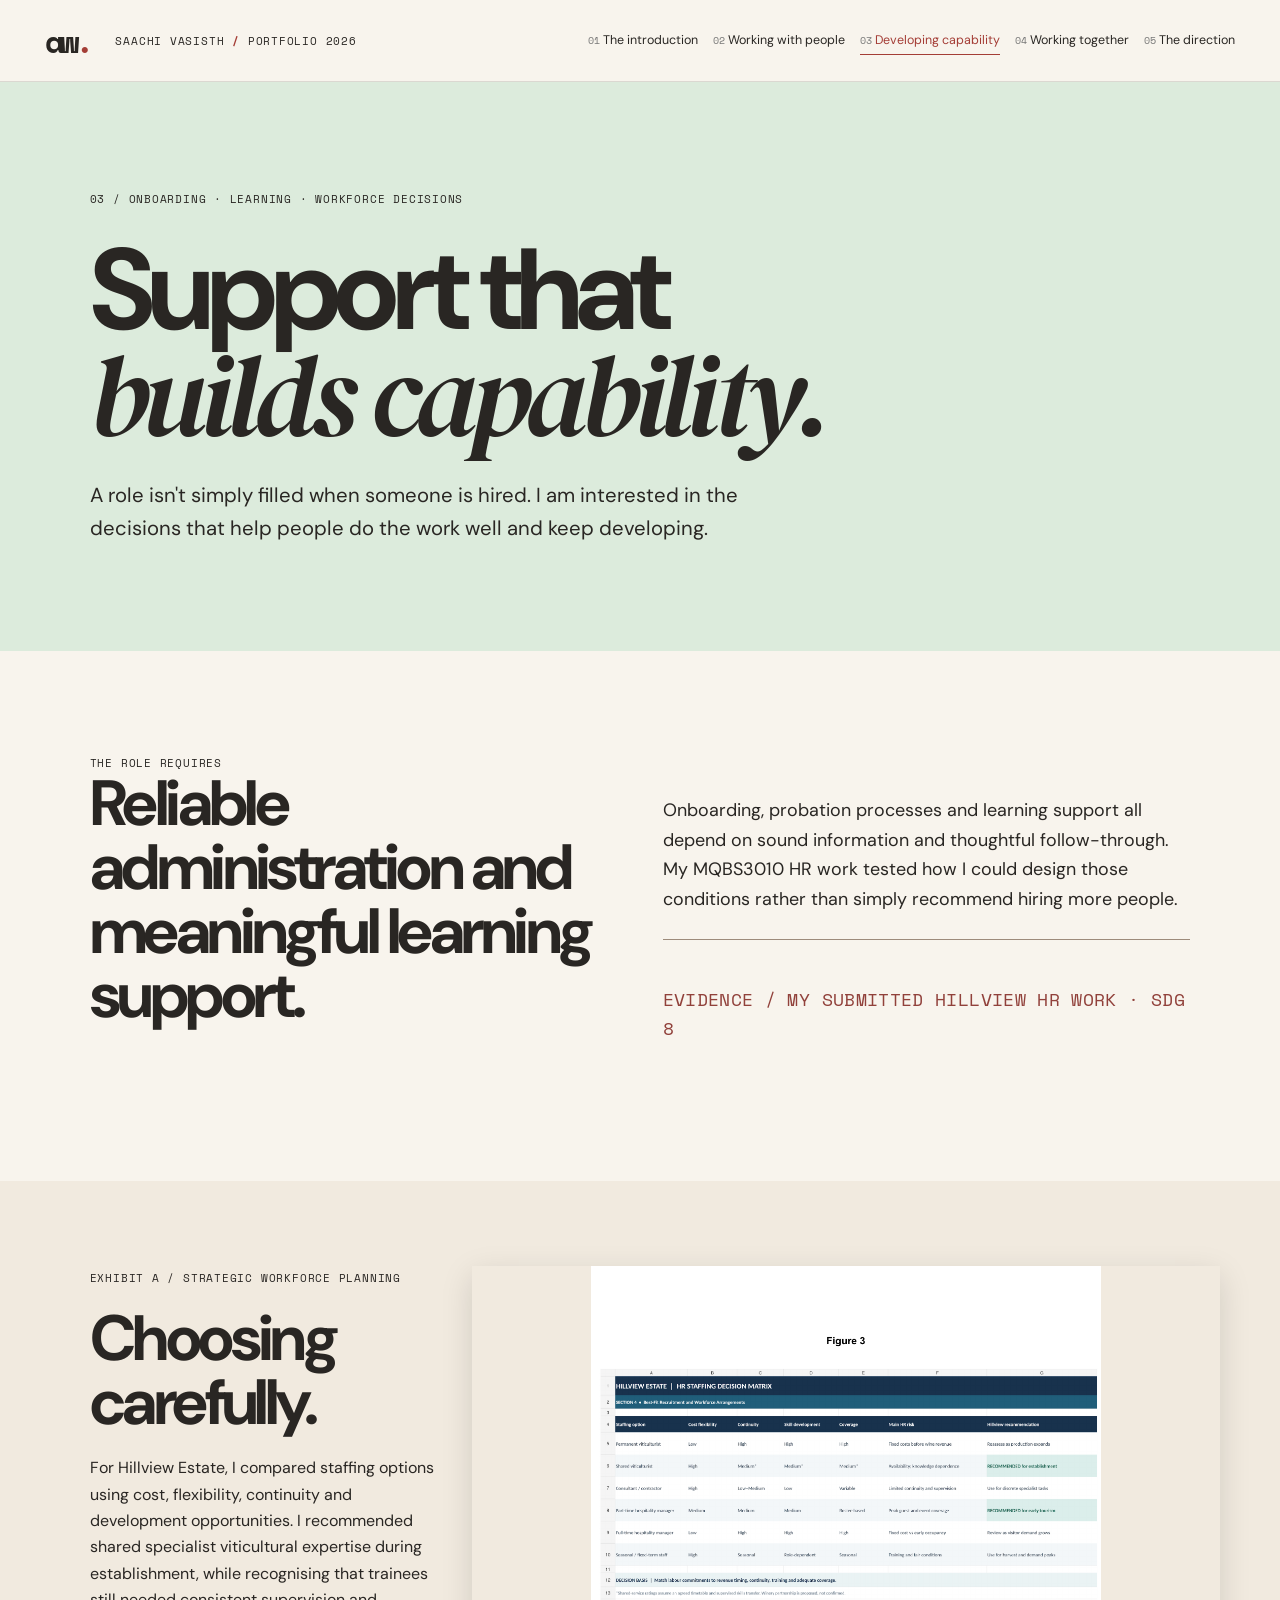
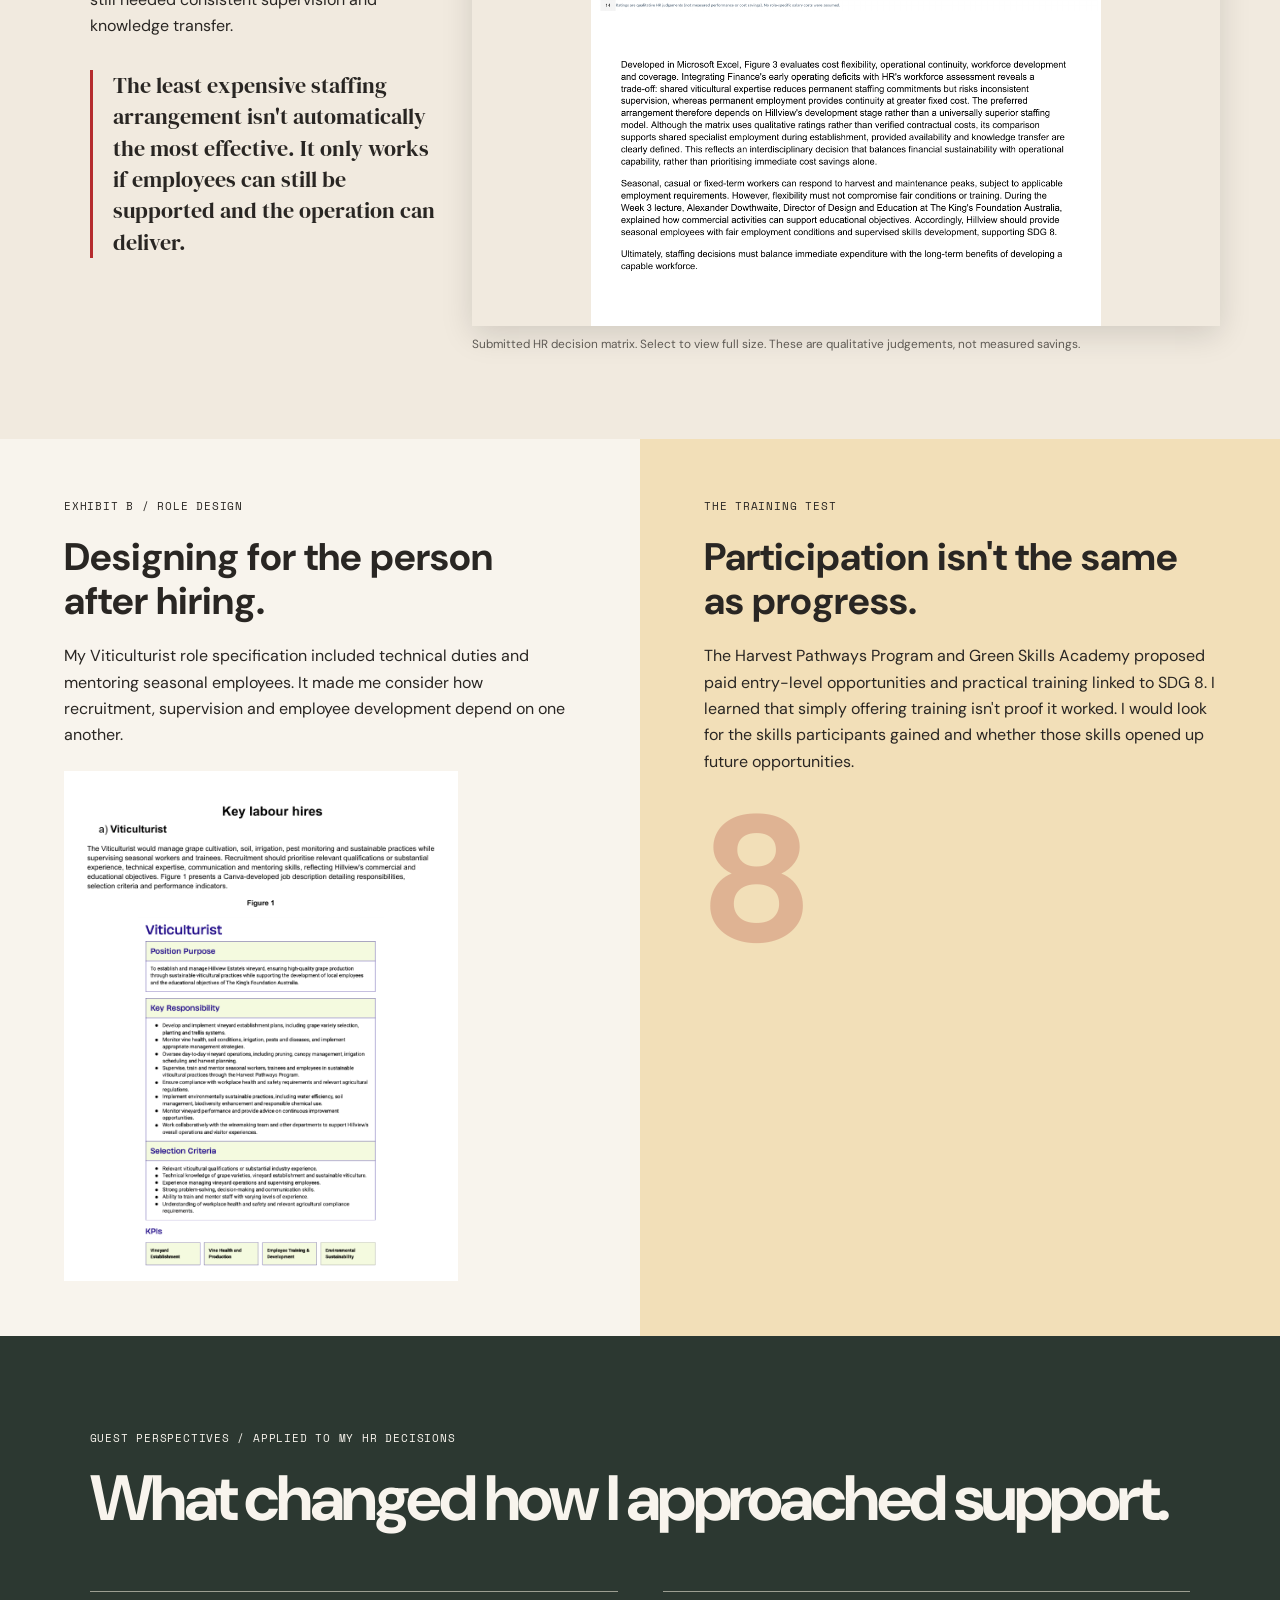
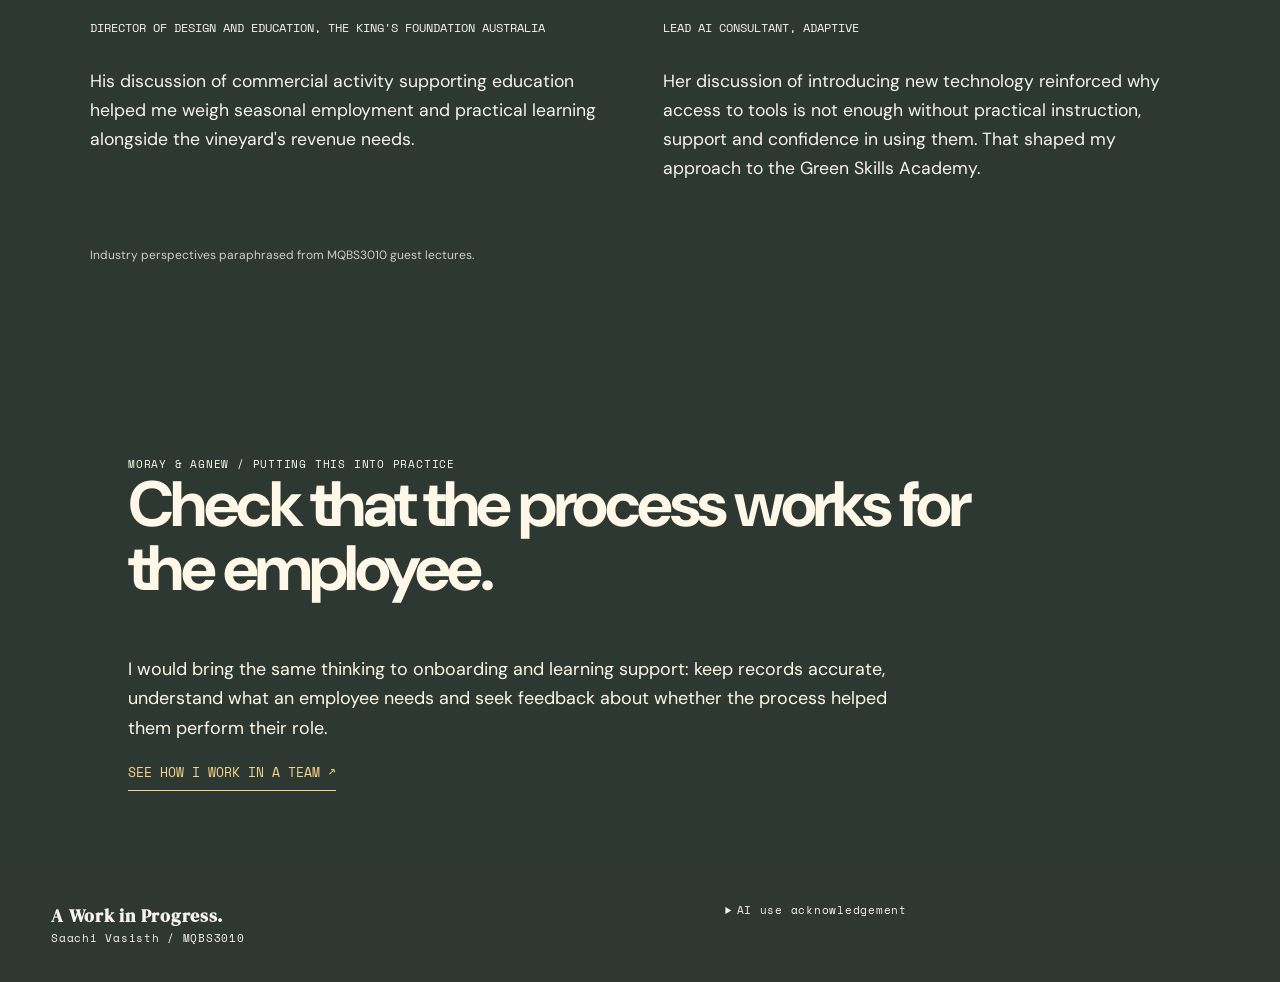
==== commit d1e91545: "Update capstone.html" ====
--- a/capstone.html
+++ b/capstone.html
@@ -1,2 +1,2 @@
 <!DOCTYPE html>
-<html lang="en-AU"><head><meta charset="utf-8"/><meta content="width=device-width,initial-scale=1" name="viewport"/><meta content="A Work in Progress. Saachi Vasisth's MQBS3010 professional e-portfolio." name="description"/><title>Capstone | A Work in Progress.</title><link href="style.css" rel="stylesheet"/></head><body class="p-capstone"><header class="shell"><a class="logo" href="index.html">aw<span>.</span></a><span class="edition">SAACHI VASISTH <b> / </b> PORTFOLIO 2026</span><button aria-label="Toggle navigation" class="menu-toggle" onclick="document.querySelector('.nav').classList.toggle('open')">MENU +</button><nav aria-label="Portfolio pages" class="nav"><a href="index.html"><span>01</span> The introduction</a><a href="experience.html"><span>02</span> Working with people</a><a aria-current="page" href="capstone.html"><span>03</span> Developing capability</a><a href="reflection.html"><span>04</span> Working together</a><a href="future.html"><span>05</span> The direction</a></nav></header><main><section class="chapter-hero olive"><span class="micro">03 / ONBOARDING · LEARNING · WORKFORCE DECISIONS</span><h1>Support that<br/><i>builds capability.</i></h1><p>A role isn't simply filled when someone is hired. I am interested in the decisions that help people do the work well and keep developing.</p></section><section class="fit-intro"><div><span class="micro">THE ROLE REQUIRES</span><h2>Reliable administration and meaningful learning support.</h2></div><div><p>Onboarding, probation processes and learning support all depend on sound information and thoughtful follow-through. My MQBS3010 HR work tested how I could design those conditions rather than simply recommend hiring more people.</p><p class="evidence-mini">EVIDENCE / MY SUBMITTED HILLVIEW HR WORK · SDG 8</p></div></section><section class="dossier-figure"><div class="figure-heading"><span>EXHIBIT A / STRATEGIC WORKFORCE PLANNING</span><h2>Choosing carefully.</h2><p>For Hillview Estate, I compared staffing options using cost, flexibility, continuity and development opportunities. I recommended shared specialist viticultural expertise during establishment, while recognising that trainees still needed consistent supervision and knowledge transfer.</p><p class="reflection-quote">The least expensive staffing arrangement isn't automatically the most effective. It only works if employees can still be supported and the operation can deliver.</p></div><figure><a href="assets/staffing-matrix.png" target="_blank"><img alt="Qualitative staffing decision matrix from Saachi's submitted HR coursework" src="assets/staffing-matrix.png"/></a><figcaption>Submitted HR decision matrix. Select to view full size. These are qualitative judgements, not measured savings.</figcaption></figure></section><section class="project-pair"><article><span class="micro">EXHIBIT B / ROLE DESIGN</span><h3>Designing for the person after hiring.</h3><p>My Viticulturist role specification included technical duties and mentoring seasonal employees. It made me consider how recruitment, supervision and employee development depend on one another.</p><a href="assets/viticulturist.png" target="_blank"><img alt="Extract from Viticulturist role specification" src="assets/viticulturist.png"/></a></article><article class="academy"><span class="micro">THE TRAINING TEST</span><h3>Participation isn't the same as progress.</h3><p>The Harvest Pathways Program and Green Skills Academy proposed paid entry-level opportunities and practical training linked to SDG 8. I learned that simply offering training isn't proof it worked. I would look for the skills participants gained and whether those skills opened up future opportunities.</p><div class="type-vertical">8</div></article></section><section class="guest-insight"><span class="micro">GUEST PERSPECTIVES / APPLIED TO MY HR DECISIONS</span><h2>What changed how I approached support.</h2><div class="quote-columns"><div><b>DIRECTOR OF DESIGN AND EDUCATION, THE KING'S FOUNDATION AUSTRALIA</b><p>His discussion of commercial activity supporting education helped me weigh seasonal employment and practical learning alongside the vineyard's revenue needs.</p></div><div><b>LEAD AI CONSULTANT, ADAPTIVE</b><p>Her discussion of introducing new technology reinforced why access to tools is not enough without practical instruction, support and confidence in using them. That shaped my approach to the Green Skills Academy.</p></div></div><p class="tiny">Industry perspectives paraphrased from MQBS3010 guest lectures.</p></section><section class="bridge"><span class="micro">MORAY &amp; AGNEW / PUTTING THIS INTO PRACTICE</span><h2>Check that the process works for the employee.</h2><p>I would bring the same thinking to onboarding and learning support: keep records accurate, understand what an employee needs and seek feedback about whether the process helped them perform their role.</p><a href="reflection.html">SEE HOW I WORK IN A TEAM ↗</a></section></main><footer><div><strong>A Work in Progress.</strong><br/>Saachi Vasisth / MQBS3010</div><div>Created for an entry-level People &amp; Development application exercise. Not affiliated with Moray &amp; Agnew.</div><details><summary>AI use acknowledgement</summary><p>This e-portfolio is my own work. All information, ideas, personal reflections, professional experiences, academic contributions and photographs are my own. I was responsible for developing, organising and formatting the textual content of the portfolio. ChatGPT was used to assist with the technical development of the website, including HTML/CSS coding, visual layout and the arrangement of graphical elements. AI assistance was also used to refine some written content, which I reviewed to ensure it accurately represented my experiences and intended meaning.</p></details></footer></body></html>+<html lang="en-AU"><head><meta charset="utf-8"/><meta content="width=device-width,initial-scale=1" name="viewport"/><meta content="A Work in Progress. Saachi Vasisth's MQBS3010 professional e-portfolio." name="description"/><title>Capstone | A Work in Progress.</title><link href="style.css" rel="stylesheet"/></head><body class="p-capstone"><header class="shell"><a class="logo" href="index.html">aw<span>.</span></a><span class="edition">SAACHI VASISTH <b> / </b> PORTFOLIO 2026</span><button aria-label="Toggle navigation" class="menu-toggle" onclick="document.querySelector('.nav').classList.toggle('open')">MENU +</button><nav aria-label="Portfolio pages" class="nav"><a href="index.html"><span>01</span> The introduction</a><a href="experience.html"><span>02</span> Working with people</a><a aria-current="page" href="capstone.html"><span>03</span> Developing capability</a><a href="reflection.html"><span>04</span> Working together</a><a href="future.html"><span>05</span> The direction</a></nav></header><main><section class="chapter-hero olive"><span class="micro">03 / ONBOARDING · LEARNING · WORKFORCE DECISIONS</span><h1>Support that<br/><i>builds capability.</i></h1><p>A role isn't simply filled when someone is hired. I am interested in the decisions that help people do the work well and keep developing.</p></section><section class="fit-intro"><div><span class="micro">THE ROLE REQUIRES</span><h2>Reliable administration and meaningful learning support.</h2></div><div><p>Onboarding, probation processes and learning support all depend on sound information and thoughtful follow-through. My MQBS3010 HR work tested how I could design those conditions rather than simply recommend hiring more people.</p><p class="evidence-mini">EVIDENCE / MY SUBMITTED HILLVIEW HR WORK · SDG 8</p></div></section><section class="dossier-figure"><div class="figure-heading"><span>EXHIBIT A / STRATEGIC WORKFORCE PLANNING</span><h2>Choosing carefully.</h2><p>For Hillview Estate, I compared staffing options using cost, flexibility, continuity and development opportunities. I recommended shared specialist viticultural expertise during establishment, while recognising that trainees still needed consistent supervision and knowledge transfer.</p><p class="reflection-quote">The least expensive staffing arrangement isn't automatically the most effective. It only works if employees can still be supported and the operation can deliver.</p></div><figure><a href="assets/staffing-matrix.png" target="_blank"><img alt="Qualitative staffing decision matrix from Saachi's submitted HR coursework" src="assets/staffing-matrix.png"/></a><figcaption>Submitted HR decision matrix. Select to view full size. These are qualitative judgements, not measured savings.</figcaption></figure></section><section class="project-pair"><article><span class="micro">EXHIBIT B / ROLE DESIGN</span><h3>Designing for the person after hiring.</h3><p>My Viticulturist role specification included technical duties and mentoring seasonal employees. It made me consider how recruitment, supervision and employee development depend on one another.</p><a href="assets/viticulturist.png" target="_blank"><img alt="Extract from Viticulturist role specification" src="assets/viticulturist.png"/></a></article><article class="academy"><span class="micro">THE TRAINING TEST</span><h3>Participation isn't the same as progress.</h3><p>The Harvest Pathways Program and Green Skills Academy proposed paid entry-level opportunities and practical training linked to SDG 8. I learned that simply offering training isn't proof it worked. I would look for the skills participants gained and whether those skills opened up future opportunities.</p><div class="type-vertical">8</div></article></section><section class="guest-insight"><span class="micro">GUEST PERSPECTIVES / APPLIED TO MY HR DECISIONS</span><h2>What changed how I approached support.</h2><div class="quote-columns"><div><b>DIRECTOR OF DESIGN AND EDUCATION, THE KING'S FOUNDATION AUSTRALIA</b><p>His discussion of commercial activity supporting education helped me weigh seasonal employment and practical learning alongside the vineyard's revenue needs.</p></div><div><b>LEAD AI CONSULTANT, ADAPTIVE</b><p>Her discussion of introducing new technology reinforced why access to tools is not enough without practical instruction, support and confidence in using them. That shaped my approach to the Green Skills Academy.</p></div></div><p class="tiny">Industry perspectives paraphrased from MQBS3010 guest lectures.</p></section><section class="bridge"><span class="micro">MORAY &amp; AGNEW / PUTTING THIS INTO PRACTICE</span><h2>Check that the process works for the employee.</h2><p>I would bring the same thinking to onboarding and learning support: keep records accurate, understand what an employee needs and seek feedback about whether the process helped them perform their role.</p><a href="reflection.html">SEE HOW I WORK IN A TEAM ↗</a></section></main><footer><div><strong>A Work in Progress.</strong><br/>Saachi Vasisth / MQBS3010</div><div></div><details><summary>AI use acknowledgement</summary><p>This e-portfolio is my own work. All information, ideas, personal reflections, professional experiences, academic contributions and photographs are my own. I was responsible for developing, organising and formatting the textual content of the portfolio. ChatGPT was used to assist with the technical development of the website, including HTML/CSS coding, visual layout and the arrangement of graphical elements. AI assistance was also used to refine some written content, which I reviewed to ensure it accurately represented my experiences and intended meaning.</p></details></footer></body></html>
--- a/style.css
+++ b/style.css
@@ -20,3 +20,24 @@
 /* Role-led editorial enhancements. Same palette and navigation on every page. */
 .integrated-cover .cover-copy{background:#f3deb3}.integrated-intro{padding:95px 7%;background:#f8f4ed}.wide-split{display:grid;grid-template-columns:1.1fr 1fr;gap:65px;align-items:start;margin-top:25px}.wide-split h2{max-width:760px}.wide-split p{font-size:1.12rem}.capability-index{padding:80px 7%;background:#e7e9e2}.capability-index>a{display:grid;grid-template-columns:65px 1.4fr 1fr;gap:20px;align-items:center;border-bottom:1px solid #29272555;padding:30px 0;text-decoration:none}.capability-index>a:first-of-type{border-top:2px solid}.capability-index a>span{font:700 .85rem 'Space Mono'}.capability-index strong{font-size:clamp(1.4rem,2.35vw,2.5rem);letter-spacing:-.035em}.capability-index em{font-size:1rem}.chapter-hero{background:#e8ddf1;padding:105px 7% 85px}.chapter-hero.olive{background:#dcebdc}.chapter-hero.peach{background:#f0c5b8}.chapter-hero h1{margin:30px 0;max-width:1150px}.chapter-hero p{font-size:1.27rem;max-width:700px}.proof-row{display:grid;grid-template-columns:22% 78%;padding:75px 7%;border-bottom:1px solid #3c322722;background:#fbf7f1}.proof-row.alt{background:#f1ddb1}.proof-number{font:700 clamp(4rem,10vw,10rem) 'DM Serif Display';color:#b52c2e;line-height:1}.proof-row h2{font-size:clamp(2rem,3.5vw,4rem);max-width:850px;margin:25px 0}.proof-row p{max-width:780px;font-size:1.05rem}.reflection-quote{border-left:3px solid #b52c2e;padding-left:20px;margin-top:30px;font-family:'DM Serif Display';font-size:1.4rem!important;line-height:1.4}.evidence-mini{font:.69rem 'Space Mono';letter-spacing:.02em;color:#91413b;border-top:1px solid #9d8b7b;padding-top:14px;margin-top:25px;line-height:1.6}.bridge{padding:85px 10%;background:#2c3831;color:#fff8e8}.bridge h2{max-width:850px}.bridge p{max-width:760px;font-size:1.12rem}.bridge a{color:#f9d58c;font: .8rem 'Space Mono';text-decoration:none;border-bottom:1px solid;padding-bottom:8px}.self-evidence{background:#e8e6df;padding:80px 6%;display:grid;grid-template-columns:1fr 1fr 1fr;gap:24px;align-items:start}.self-evidence h2{font-size:clamp(2rem,3vw,3.2rem);margin:20px 0}.self-evidence figure{margin:0}.self-evidence img{width:100%;height:330px;object-fit:contain;background:white;padding:8px;box-shadow:0 5px 20px #0002}.self-evidence figcaption{font-size:.76rem;line-height:1.5;margin-top:10px}.guest-insight{background:#2c3831}.dossier-figure figure img{max-height:660px;object-fit:contain}.proof-row h2,.criteria h3{overflow-wrap:break-word}
 @media(max-width:860px){.wide-split,.self-evidence,.proof-row{grid-template-columns:1fr}.proof-row{gap:8px}.proof-number{font-size:4rem}.capability-index>a{grid-template-columns:35px 1fr}.capability-index em{grid-column:2}.self-evidence img{height:auto;max-height:460px}.integrated-intro,.proof-row,.chapter-hero{padding:60px 6%}.wide-split{gap:5px}}
+
+/* Version 2: streamlined work experience and fully legible evidence */
+.experience-compact-hero{background:#f2dfb8; padding:75px 7% 64px}
+.experience-compact-hero h1{font-size:clamp(3.8rem,8.2vw,8rem)}
+.experience-three{display:grid;grid-template-columns:repeat(3,minmax(0,1fr));background:#f8f4ed;gap:0;border-block:1px solid #b9ada0}
+.experience-note{padding:58px 9% 52px 9%;display:flex;flex-direction:column;min-height:420px;border-right:1px solid #b9ada0}
+.experience-note:nth-child(2){background:#e9eee6}.experience-note:last-child{border-right:0}
+.experience-note h2{font-size:clamp(2.2rem,3vw,3.6rem);margin:26px 0 24px}
+.experience-note p{font-size:1.05rem;line-height:1.72;flex:1}
+.role-signal{font:700 .67rem 'Space Mono',monospace;letter-spacing:.02em;color:#99433b;border-top:1px solid #b8aaa0;padding-top:17px;margin-top:15px;line-height:1.7}
+.experience-connection{display:grid;grid-template-columns:44% 56%;gap:50px;padding:95px 10% 95px 7%;background:#f2ede3}
+.experience-connection h2{margin-top:26px;font-size:clamp(2.7rem,4.5vw,5rem)}
+.connection-copy{max-width:680px;padding:8px 40px 0 0}
+.connection-copy p{font-size:1.15rem;line-height:1.75}
+.experience-role-bridge{background:#2e3732}
+.receipt-photos{grid-template-columns:1fr 1fr;gap:26px;align-items:start}
+.receipt-photos img{height:auto!important;max-height:none!important;width:100%;object-fit:contain;padding:0;background:white}
+.receipt-photos figure{min-width:0}
+.receipt-photos a{display:block;cursor:zoom-in}
+.receipt-photos figcaption{font-size:.82rem}
+@media(max-width:880px){.experience-three{grid-template-columns:1fr}.experience-note{min-height:unset;border-right:0;border-bottom:1px solid #b9ada0;padding:40px 7%}.experience-connection{grid-template-columns:1fr;gap:15px;padding:60px 7%}.connection-copy{padding-right:0}.receipt-photos{grid-template-columns:1fr}}
